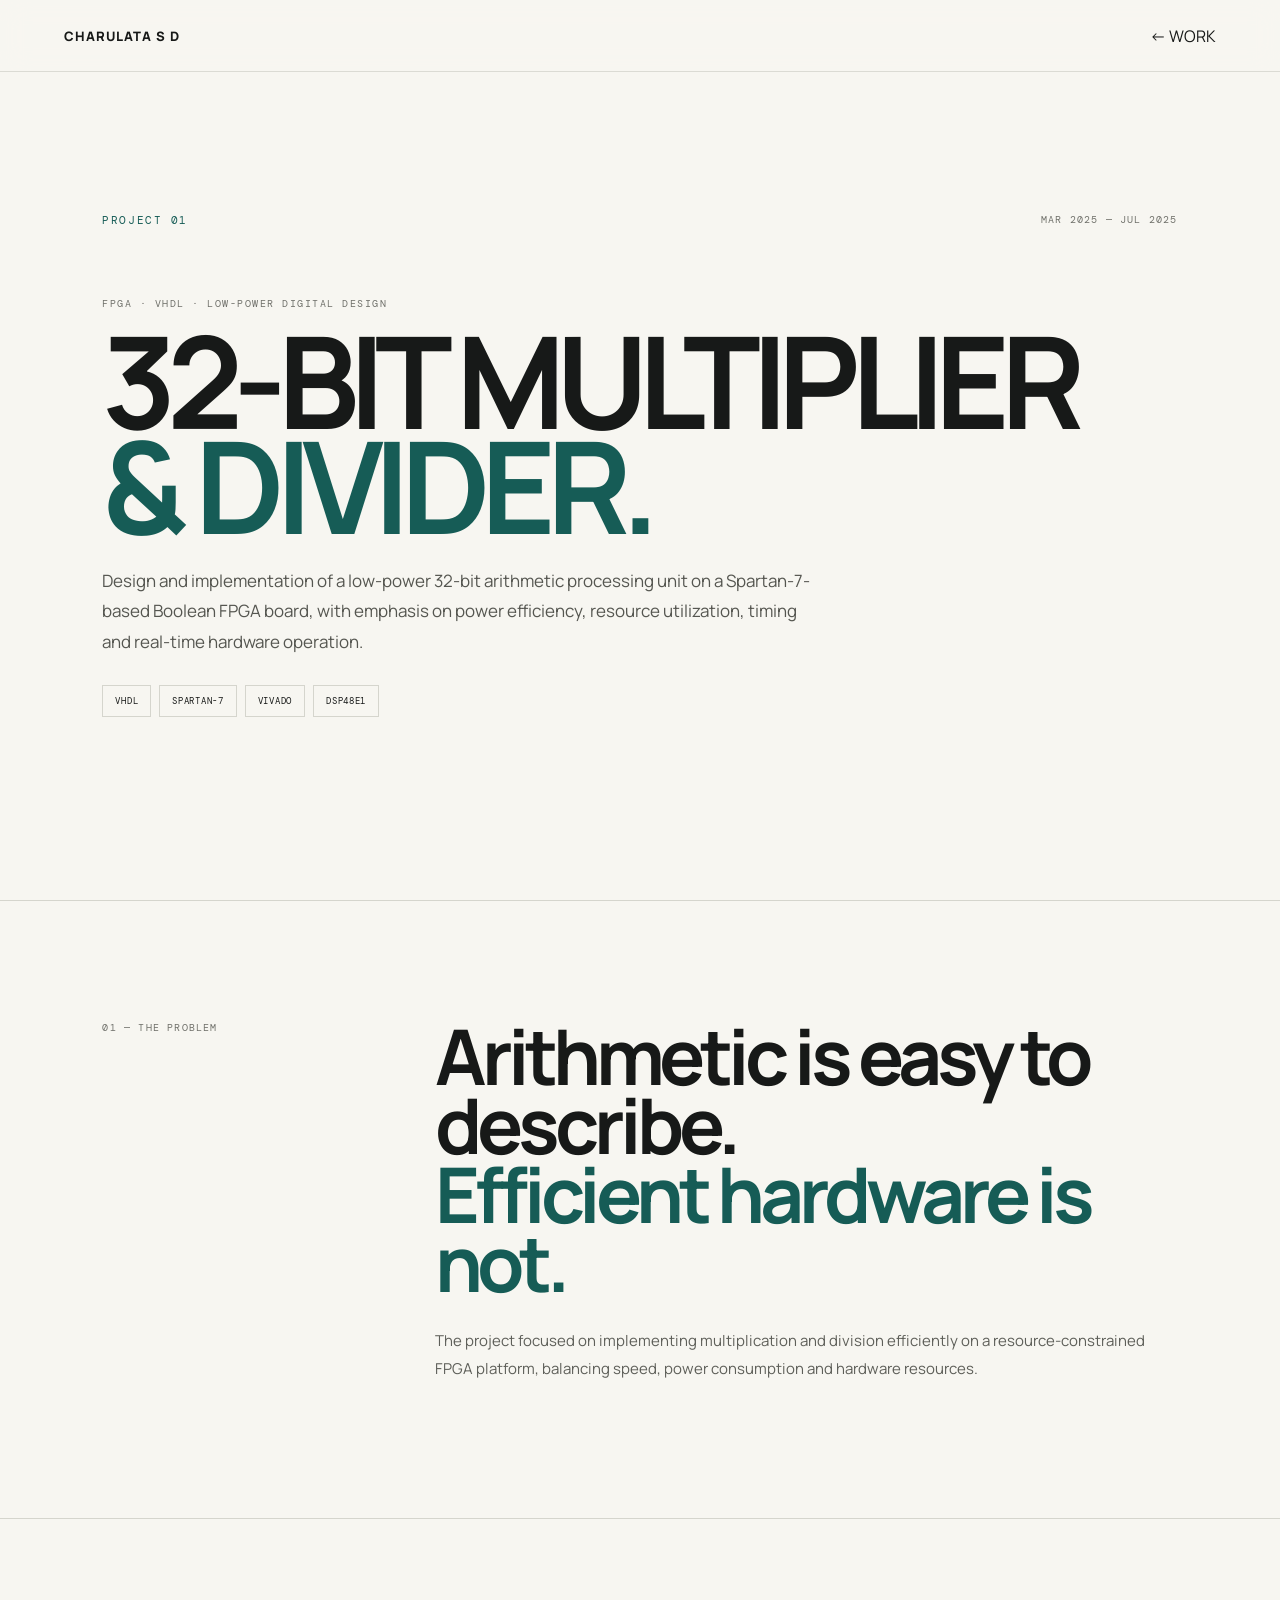
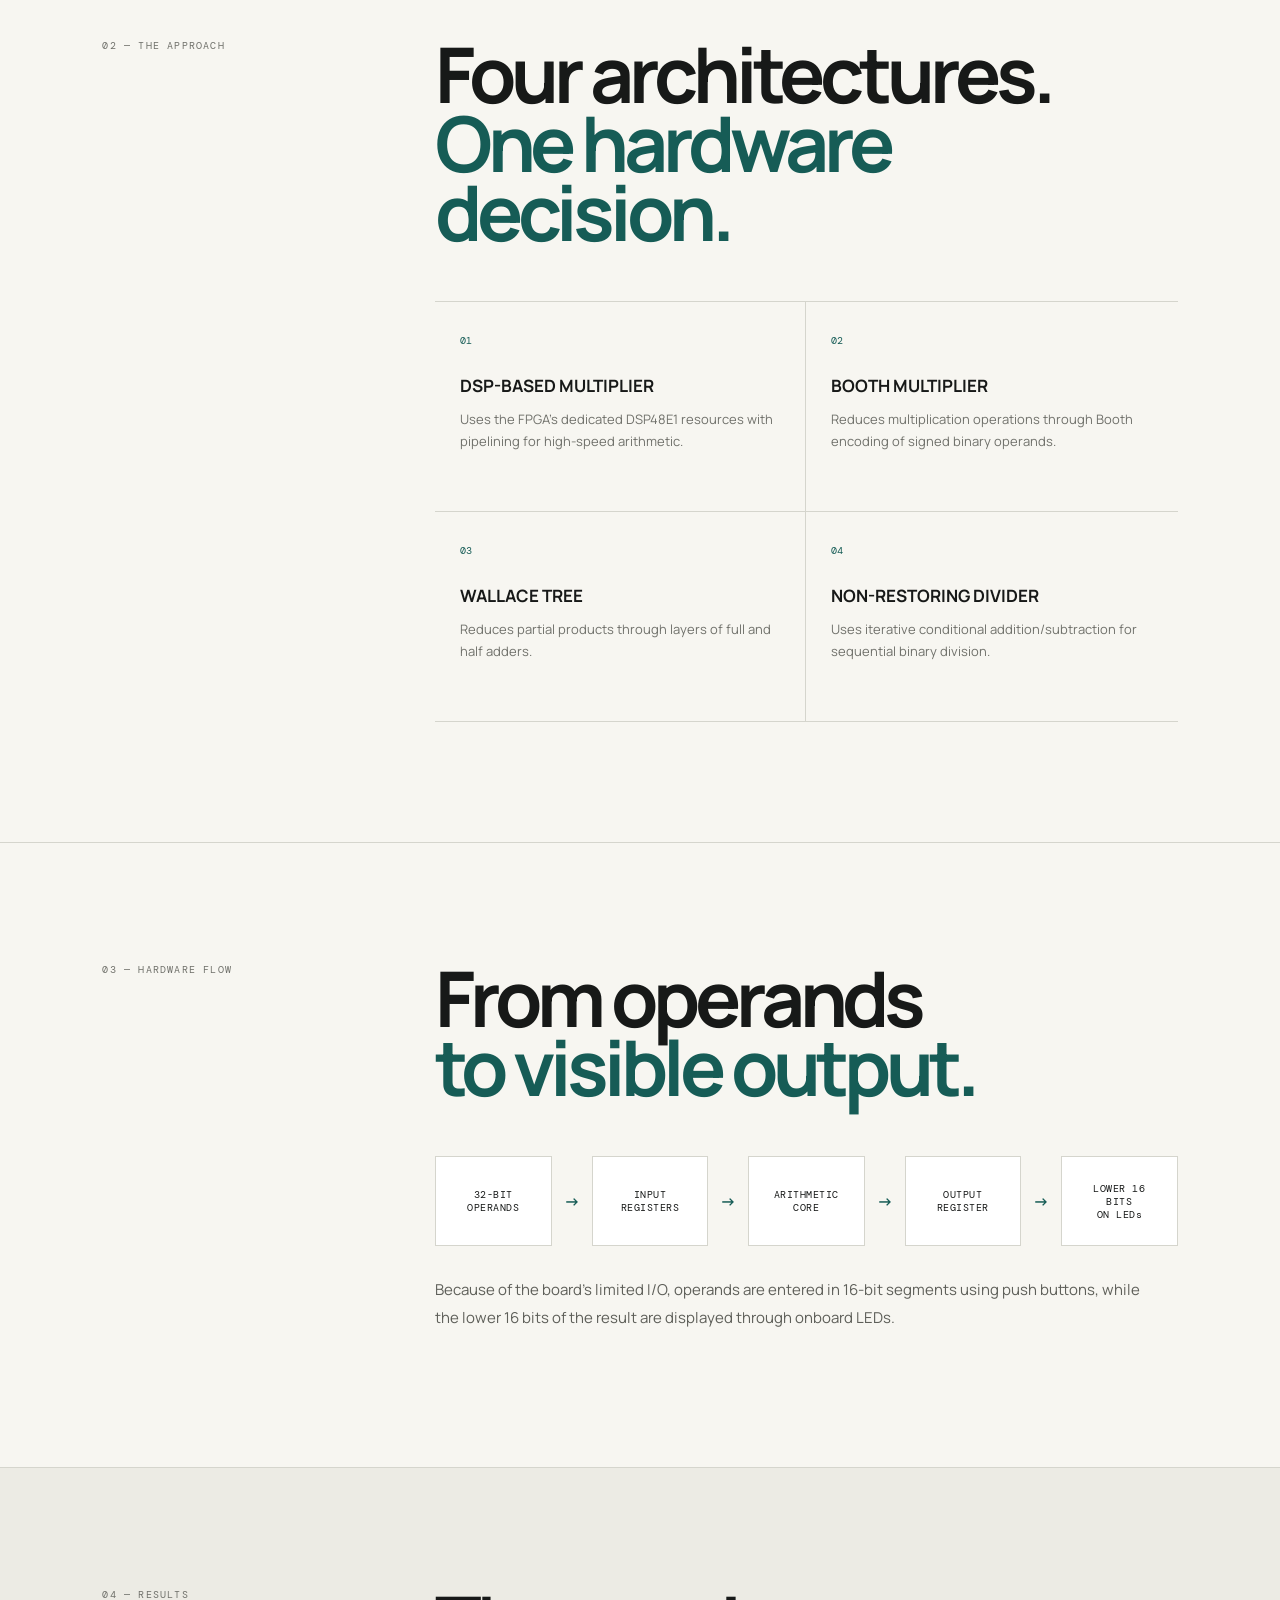
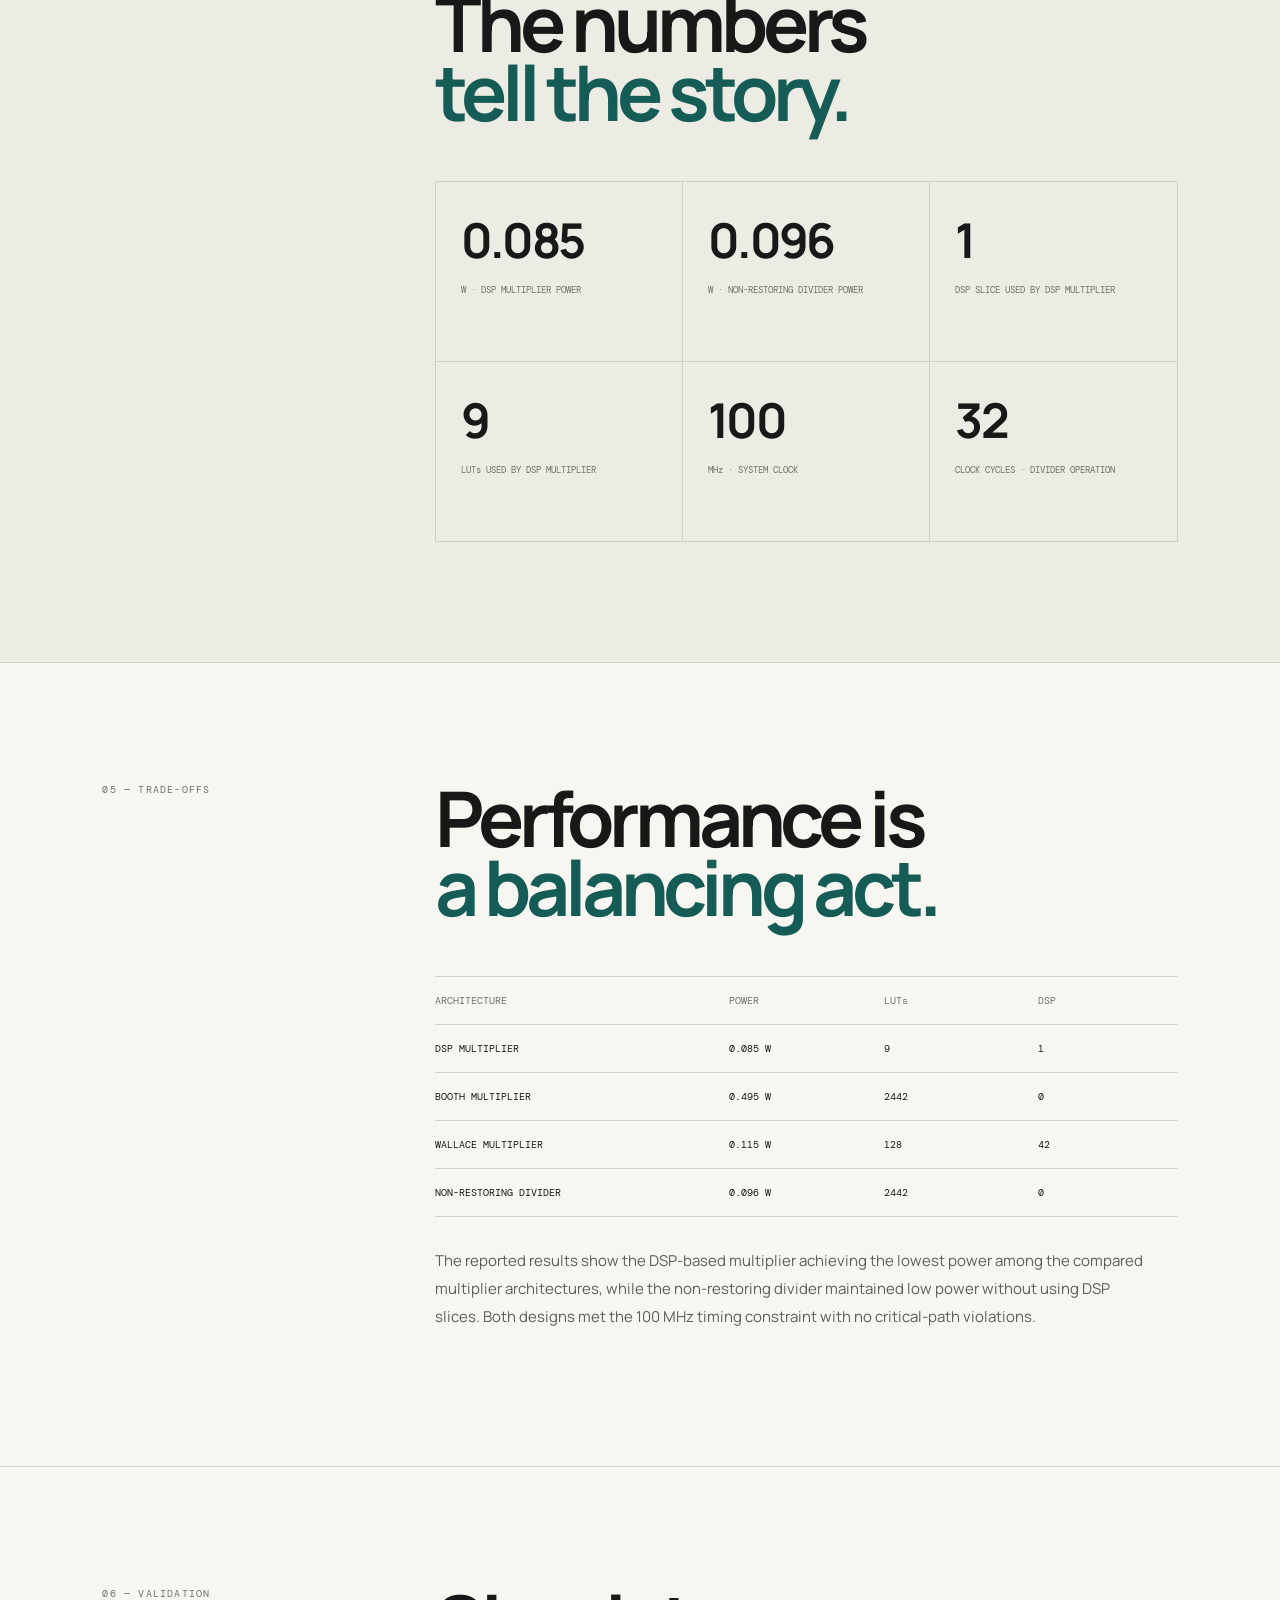
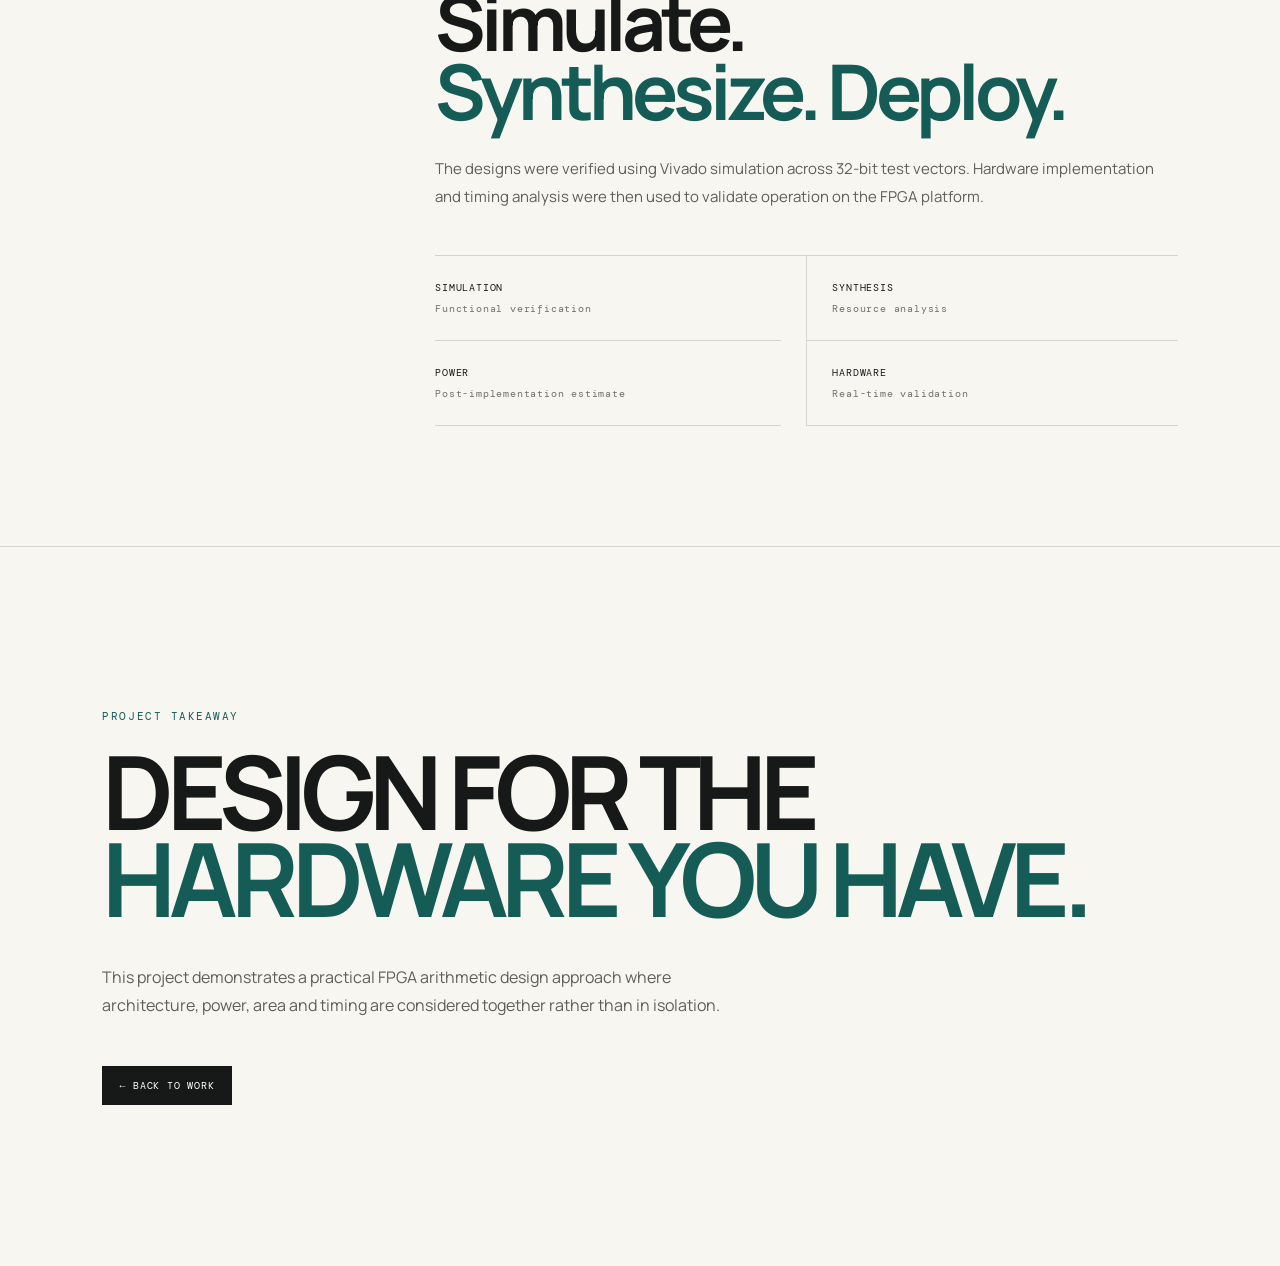
==== project-fpga.html @ 82c2c264 "Add files via upload" ====
<!DOCTYPE html>
<html lang="en">
<head>
  <meta charset="UTF-8">
  <meta name="viewport" content="width=device-width, initial-scale=1.0">
  <meta name="description" content="FPGA 32-bit Multiplier and Divider | Charulata S D">
  <title>FPGA 32-bit Multiplier & Divider | Charulata S D</title>
  <link rel="stylesheet" href="style.css">
  <link rel="stylesheet" href="project.css">
</head>
<body>
  <header class="topbar">
    <a class="brand" href="index.html">CHARULATA S D</a>
    <a class="back-link" href="work.html">← WORK</a>
  </header>

  <main>
    <section class="project-hero">
      <div class="section-top">
        <p class="eyebrow">PROJECT 01</p>
        <p class="section-index">MAR 2025 — JUL 2025</p>
      </div>

      <p class="project-kicker">FPGA · VHDL · LOW-POWER DIGITAL DESIGN</p>
      <h1>32-BIT MULTIPLIER<br><span>&amp; DIVIDER.</span></h1>

      <p class="project-summary">
        Design and implementation of a low-power 32-bit arithmetic processing unit
        on a Spartan-7-based Boolean FPGA board, with emphasis on power efficiency,
        resource utilization, timing and real-time hardware operation.
      </p>

      <div class="tech-row">
        <span>VHDL</span>
        <span>SPARTAN-7</span>
        <span>VIVADO</span>
        <span>DSP48E1</span>
      </div>
    </section>

    <section class="project-section">
      <div class="section-label">01 — THE PROBLEM</div>
      <div class="section-copy">
        <h2>Arithmetic is easy to describe.<br><span>Efficient hardware is not.</span></h2>
        <p>
          The project focused on implementing multiplication and division efficiently
          on a resource-constrained FPGA platform, balancing speed, power consumption
          and hardware resources.
        </p>
      </div>
    </section>

    <section class="project-section split">
      <div class="section-label">02 — THE APPROACH</div>
      <div class="section-copy">
        <h2>Four architectures.<br><span>One hardware decision.</span></h2>

        <div class="architecture-grid">
          <article>
            <span>01</span>
            <h3>DSP-BASED MULTIPLIER</h3>
            <p>Uses the FPGA's dedicated DSP48E1 resources with pipelining for high-speed arithmetic.</p>
          </article>
          <article>
            <span>02</span>
            <h3>BOOTH MULTIPLIER</h3>
            <p>Reduces multiplication operations through Booth encoding of signed binary operands.</p>
          </article>
          <article>
            <span>03</span>
            <h3>WALLACE TREE</h3>
            <p>Reduces partial products through layers of full and half adders.</p>
          </article>
          <article>
            <span>04</span>
            <h3>NON-RESTORING DIVIDER</h3>
            <p>Uses iterative conditional addition/subtraction for sequential binary division.</p>
          </article>
        </div>
      </div>
    </section>

    <section class="project-section">
      <div class="section-label">03 — HARDWARE FLOW</div>
      <div class="section-copy">
        <h2>From operands<br><span>to visible output.</span></h2>

        <div class="flow">
          <div>32-BIT<br>OPERANDS</div>
          <b>→</b>
          <div>INPUT<br>REGISTERS</div>
          <b>→</b>
          <div>ARITHMETIC<br>CORE</div>
          <b>→</b>
          <div>OUTPUT<br>REGISTER</div>
          <b>→</b>
          <div>LOWER 16 BITS<br>ON LEDs</div>
        </div>

        <p>
          Because of the board's limited I/O, operands are entered in 16-bit segments
          using push buttons, while the lower 16 bits of the result are displayed
          through onboard LEDs.
        </p>
      </div>
    </section>

    <section class="project-section metrics-section">
      <div class="section-label">04 — RESULTS</div>
      <div class="section-copy">
        <h2>The numbers<br><span>tell the story.</span></h2>

        <div class="metric-grid">
          <div class="metric">
            <strong>0.085</strong>
            <span>W · DSP MULTIPLIER POWER</span>
          </div>
          <div class="metric">
            <strong>0.096</strong>
            <span>W · NON-RESTORING DIVIDER POWER</span>
          </div>
          <div class="metric">
            <strong>1</strong>
            <span>DSP SLICE USED BY DSP MULTIPLIER</span>
          </div>
          <div class="metric">
            <strong>9</strong>
            <span>LUTs USED BY DSP MULTIPLIER</span>
          </div>
          <div class="metric">
            <strong>100</strong>
            <span>MHz · SYSTEM CLOCK</span>
          </div>
          <div class="metric">
            <strong>32</strong>
            <span>CLOCK CYCLES · DIVIDER OPERATION</span>
          </div>
        </div>
      </div>
    </section>

    <section class="project-section comparison">
      <div class="section-label">05 — TRADE-OFFS</div>
      <div class="section-copy">
        <h2>Performance is<br><span>a balancing act.</span></h2>

        <div class="comparison-table">
          <div class="table-head"><span>ARCHITECTURE</span><span>POWER</span><span>LUTs</span><span>DSP</span></div>
          <div><span>DSP MULTIPLIER</span><span>0.085 W</span><span>9</span><span>1</span></div>
          <div><span>BOOTH MULTIPLIER</span><span>0.495 W</span><span>2442</span><span>0</span></div>
          <div><span>WALLACE MULTIPLIER</span><span>0.115 W</span><span>128</span><span>42</span></div>
          <div><span>NON-RESTORING DIVIDER</span><span>0.096 W</span><span>2442</span><span>0</span></div>
        </div>

        <p>
          The reported results show the DSP-based multiplier achieving the lowest
          power among the compared multiplier architectures, while the non-restoring
          divider maintained low power without using DSP slices. Both designs met
          the 100 MHz timing constraint with no critical-path violations.
        </p>
      </div>
    </section>

    <section class="project-section validation">
      <div class="section-label">06 — VALIDATION</div>
      <div class="section-copy">
        <h2>Simulate.<br><span>Synthesize. Deploy.</span></h2>
        <p>
          The designs were verified using Vivado simulation across 32-bit test vectors.
          Hardware implementation and timing analysis were then used to validate
          operation on the FPGA platform.
        </p>

        <div class="validation-grid">
          <div>SIMULATION<br><span>Functional verification</span></div>
          <div>SYNTHESIS<br><span>Resource analysis</span></div>
          <div>POWER<br><span>Post-implementation estimate</span></div>
          <div>HARDWARE<br><span>Real-time validation</span></div>
        </div>
      </div>
    </section>

    <section class="project-end">
      <p class="eyebrow">PROJECT TAKEAWAY</p>
      <h2>DESIGN FOR THE<br><span>HARDWARE YOU HAVE.</span></h2>
      <p>
        This project demonstrates a practical FPGA arithmetic design approach where
        architecture, power, area and timing are considered together rather than in isolation.
      </p>
      <a href="work.html" class="back-button">← BACK TO WORK</a>
    </section>
  </main>
</body>
</html>
---- style.css ----
@import url('https://fonts.googleapis.com/css2?family=DM+Mono:wght@400;500&family=Manrope:wght@400;500;600;700;800&display=swap');

:root {
  --paper: #f7f6f1;
  --paper-dark: #ecebe4;
  --ink: #171918;
  --muted: #70716b;
  --line: #d5d5cd;
  --accent: #165c56;
  --white: #ffffff;
}

* { box-sizing: border-box; }

html { scroll-behavior: smooth; }

body {
  margin: 0;
  background: var(--paper);
  color: var(--ink);
  font-family: "Manrope", Arial, sans-serif;
}

body, a, button { cursor: default; }

a {
  color: inherit;
  text-decoration: none;
}

button {
  font: inherit;
}

.topbar {
  position: fixed;
  z-index: 100;
  top: 0;
  left: 0;
  right: 0;
  height: 72px;
  padding: 0 5vw;
  display: flex;
  align-items: center;
  justify-content: space-between;
  border-bottom: 1px solid rgba(213,213,205,.8);
  background: rgba(247,246,241,.88);
  backdrop-filter: blur(14px);
}

.brand {
  font-size: 13px;
  font-weight: 800;
  letter-spacing: .08em;
}

.navigation {
  display: flex;
  gap: 28px;
  font: 10px "DM Mono", monospace;
  letter-spacing: .1em;
}

.navigation a {
  position: relative;
  padding: 8px 0;
}

.navigation a::after {
  content: "";
  position: absolute;
  left: 0;
  right: 100%;
  bottom: 3px;
  height: 1px;
  background: var(--accent);
  transition: right .3s ease;
}

.navigation a:hover::after { right: 0; }

.menu-button { display: none; background: none; border: 0; }

.hero {
  min-height: 100vh;
  position: relative;
  overflow: hidden;
  padding: 120px 8vw 50px;
  display: flex;
  flex-direction: column;
  justify-content: center;
}

.hero::before {
  content: "";
  position: absolute;
  inset: 0;
  opacity: .38;
  background-image:
    linear-gradient(to right, transparent 49.8%, var(--line) 50%, transparent 50.2%),
    linear-gradient(to bottom, transparent 49.8%, var(--line) 50%, transparent 50.2%);
  background-size: 180px 180px;
  pointer-events: none;
}

.hero-meta, .section-top {
  display: flex;
  justify-content: space-between;
  gap: 20px;
  font: 10px "DM Mono", monospace;
  letter-spacing: .12em;
  color: var(--muted);
}

.hero-meta {
  position: absolute;
  top: 105px;
  left: 8vw;
  right: 8vw;
}

.hero-content {
  position: relative;
  z-index: 2;
  max-width: 1000px;
}

.eyebrow {
  margin: 0;
  font: 11px "DM Mono", monospace;
  letter-spacing: .14em;
  color: var(--accent);
}

h1 {
  max-width: 1050px;
  margin: 25px 0 24px;
  font-size: clamp(3.2rem, 7.2vw, 8.2rem);
  line-height: .9;
  letter-spacing: -.07em;
}

h1 span {
  display: block;
  color: var(--accent);
}

.role {
  font: 11px "DM Mono", monospace;
  letter-spacing: .15em;
  color: var(--muted);
}

.intro {
  max-width: 600px;
  margin: 25px 0 0;
  font-size: 16px;
  line-height: 1.8;
  color: #555650;
}

.hero-links {
  display: flex;
  gap: 26px;
  align-items: center;
  margin-top: 34px;
  font: 11px "DM Mono", monospace;
  letter-spacing: .08em;
}

.hero-links a {
  border-bottom: 1px solid var(--ink);
  padding-bottom: 6px;
}

.hero-links .primary-link {
  padding: 13px 17px;
  color: var(--white);
  background: var(--ink);
  border: 1px solid var(--ink);
}

.hero-links .primary-link span { margin-left: 18px; }

.system-art {
  position: absolute;
  z-index: 1;
  right: -2vw;
  top: 20vh;
  width: 38vw;
  height: 38vw;
  min-width: 360px;
  min-height: 360px;
  opacity: .82;
}

.orbit {
  position: absolute;
  inset: 10%;
  border: 1px solid var(--line);
  border-radius: 50%;
}

.orbit-two {
  inset: 22%;
  border-style: dashed;
  animation: spin 30s linear infinite;
}

.core {
  position: absolute;
  inset: 39%;
  display: grid;
  place-items: center;
  border: 1px solid var(--accent);
  background: var(--paper);
  border-radius: 50%;
  font: 10px "DM Mono", monospace;
  color: var(--accent);
}

.node {
  position: absolute;
  padding: 9px 11px;
  border: 1px solid var(--line);
  background: var(--paper);
  font: 10px "DM Mono", monospace;
}

.node-a { left: 12%; top: 35%; }
.node-b { right: 7%; top: 23%; }
.node-c { right: 13%; bottom: 22%; }
.node-d { left: 22%; bottom: 11%; }

.trace {
  position: absolute;
  height: 1px;
  background: var(--accent);
  transform-origin: left center;
  opacity: .45;
}

.trace-a { width: 27%; left: 27%; top: 42%; transform: rotate(5deg); }
.trace-b { width: 28%; right: 24%; top: 34%; transform: rotate(148deg); }
.trace-c { width: 31%; left: 34%; bottom: 29%; transform: rotate(-20deg); }

.scroll-note {
  position: absolute;
  bottom: 32px;
  left: 8vw;
  font: 9px "DM Mono", monospace;
  letter-spacing: .15em;
  color: var(--muted);
}

.explore, .module-preview, .contact {
  padding: 115px 8vw;
  border-top: 1px solid var(--line);
}

.explore {
  min-height: 100vh;
  display: flex;
  flex-direction: column;
  justify-content: center;
}

.section-index {
  margin: 0;
  font: 10px "DM Mono", monospace;
  color: var(--muted);
}

h2 {
  margin: 25px 0 55px;
  font-size: clamp(3rem, 6vw, 6.5rem);
  line-height: .92;
  letter-spacing: -.065em;
}

h2 span { color: var(--accent); }

.choice-grid {
  display: grid;
  grid-template-columns: 1fr 1fr;
  border-top: 1px solid var(--line);
}

.choice {
  min-height: 190px;
  padding: 28px;
  border-right: 1px solid var(--line);
  border-bottom: 1px solid var(--line);
  display: grid;
  grid-template-columns: 50px 1fr 30px;
  gap: 18px;
  align-items: start;
  transition: background .25s ease, transform .25s ease;
}

.choice:nth-child(even) { border-right: 0; }

.choice:hover {
  background: var(--ink);
  color: var(--white);
  transform: translateY(-3px);
}

.choice-number {
  font: 10px "DM Mono", monospace;
  color: var(--muted);
}

.choice h3 {
  margin: 0 0 12px;
  font-size: 28px;
  letter-spacing: -.04em;
}

.choice p {
  margin: 0;
  max-width: 300px;
  color: var(--muted);
  font-size: 13px;
}

.choice:hover p, .choice:hover .choice-number { color: #bfc4bd; }

.arrow { font-size: 20px; }

.module-preview {
  min-height: 80vh;
}

.module-preview.tinted { background: var(--paper-dark); }

.module-note {
  max-width: 560px;
  color: var(--muted);
  font-size: 16px;
}

.experience-preview {
  margin-top: 30px;
  max-width: 700px;
  border-left: 2px solid var(--accent);
  padding: 22px 25px;
  background: rgba(255,255,255,.35);
}

.experience-preview strong {
  font: 13px "DM Mono", monospace;
  letter-spacing: .1em;
}

.experience-preview p {
  color: var(--muted);
}

.skill-cloud {
  display: flex;
  flex-wrap: wrap;
  gap: 9px;
  max-width: 900px;
}

.skill-cloud span {
  padding: 13px 16px;
  border: 1px solid var(--line);
  font: 11px "DM Mono", monospace;
}

.contact {
  min-height: 75vh;
  display: flex;
  flex-direction: column;
  justify-content: center;
}

.contact h2 { margin-bottom: 30px; }

.contact-links {
  display: flex;
  gap: 28px;
  flex-wrap: wrap;
  font: 11px "DM Mono", monospace;
  letter-spacing: .08em;
}

.contact-links a {
  border-bottom: 1px solid var(--ink);
  padding-bottom: 6px;
}

footer {
  padding: 24px 8vw;
  border-top: 1px solid var(--line);
  display: flex;
  justify-content: space-between;
  font: 9px "DM Mono", monospace;
  letter-spacing: .1em;
  color: var(--muted);
}

@keyframes spin {
  to { transform: rotate(360deg); }
}

@media (max-width: 850px) {
  .navigation { display: none; }
  .menu-button { display: block; font: 10px "DM Mono", monospace; }
  .hero { padding-left: 6vw; padding-right: 6vw; }
  .hero-meta { left: 6vw; right: 6vw; }
  .system-art { right: -18vw; opacity: .32; }
  .explore, .module-preview, .contact { padding-left: 6vw; padding-right: 6vw; }
  .choice { grid-template-columns: 35px 1fr 25px; }
}

@media (max-width: 600px) {
  .hero { padding-top: 130px; }
  .hero-meta { top: 95px; }
  .hero-meta span:last-child { display: none; }
  h1 { font-size: 3.45rem; }
  .intro { font-size: 14px; }
  .choice-grid { grid-template-columns: 1fr; }
  .choice, .choice:nth-child(even) { border-right: 0; }
  .choice { min-height: 150px; }
  .system-art { width: 420px; height: 420px; top: 38vh; right: -45vw; }
  footer { display: block; }
  footer span { display: block; margin: 6px 0; }
}
---- project.css ----
body { background: #f7f6f1; }

.project-hero {
  min-height: 100vh;
  padding: 120px 8vw 90px;
  display: flex;
  flex-direction: column;
  justify-content: center;
}

.project-kicker {
  margin: 70px 0 18px;
  font: 10px "DM Mono", monospace;
  letter-spacing: .15em;
  color: #70716b;
}

.project-hero h1 {
  margin: 0 0 28px;
  max-width: 1100px;
  font-size: clamp(4rem, 10vw, 10rem);
  line-height: .82;
  letter-spacing: -.075em;
}

.project-hero h1 span,
.project-section h2 span,
.project-end h2 span { color: #165c56; }

.project-summary {
  max-width: 720px;
  margin: 0 0 28px;
  color: #555650;
  font-size: 17px;
  line-height: 1.8;
}

.tech-row {
  display: flex;
  flex-wrap: wrap;
  gap: 8px;
}

.tech-row span {
  padding: 9px 12px;
  border: 1px solid #d5d5cd;
  font: 9px "DM Mono", monospace;
  letter-spacing: .08em;
}

.project-section {
  padding: 120px 8vw;
  border-top: 1px solid #d5d5cd;
  display: grid;
  grid-template-columns: minmax(130px, 25%) 1fr;
  gap: 5vw;
}

.section-label {
  font: 10px "DM Mono", monospace;
  letter-spacing: .12em;
  color: #70716b;
}

.section-copy { max-width: 950px; }

.project-section h2 {
  margin: 0 0 30px;
  font-size: clamp(2.8rem, 6vw, 6rem);
  line-height: .9;
  letter-spacing: -.065em;
}

.section-copy > p {
  max-width: 720px;
  color: #5e5f59;
  font-size: 15px;
  line-height: 1.85;
}

.architecture-grid {
  display: grid;
  grid-template-columns: 1fr 1fr;
  border-top: 1px solid #d5d5cd;
  margin-top: 55px;
}

.architecture-grid article {
  min-height: 210px;
  padding: 25px;
  border-right: 1px solid #d5d5cd;
  border-bottom: 1px solid #d5d5cd;
}

.architecture-grid article:nth-child(even) { border-right: 0; }

.architecture-grid span {
  font: 10px "DM Mono", monospace;
  color: #165c56;
}

.architecture-grid h3 {
  margin: 25px 0 12px;
  font-size: 17px;
}

.architecture-grid p {
  margin: 0;
  color: #70716b;
  font-size: 13px;
  line-height: 1.65;
}

.flow {
  display: grid;
  grid-template-columns: 1fr auto 1fr auto 1fr auto 1fr auto 1fr;
  align-items: center;
  gap: 12px;
  margin: 55px 0 30px;
}

.flow div {
  min-height: 90px;
  padding: 18px;
  display: grid;
  place-items: center;
  text-align: center;
  border: 1px solid #d5d5cd;
  background: #fff;
  font: 10px "DM Mono", monospace;
  letter-spacing: .05em;
}

.flow b { color: #165c56; }

.metrics-section { background: #ecebe4; }

.metric-grid {
  display: grid;
  grid-template-columns: repeat(3, 1fr);
  border-top: 1px solid #cfcfc6;
  border-left: 1px solid #cfcfc6;
  margin-top: 55px;
}

.metric {
  min-height: 180px;
  padding: 25px;
  border-right: 1px solid #cfcfc6;
  border-bottom: 1px solid #cfcfc6;
}

.metric strong {
  display: block;
  font-size: 48px;
  letter-spacing: -.06em;
}

.metric span {
  display: block;
  margin-top: 12px;
  font: 9px "DM Mono", monospace;
  color: #70716b;
  line-height: 1.5;
}

.comparison-table {
  margin: 55px 0 30px;
  border-top: 1px solid #d5d5cd;
  font: 10px "DM Mono", monospace;
}

.comparison-table > div {
  display: grid;
  grid-template-columns: 2fr 1fr 1fr 1fr;
  gap: 15px;
  padding: 17px 0;
  border-bottom: 1px solid #d5d5cd;
}

.table-head { color: #70716b; }

.validation-grid {
  display: grid;
  grid-template-columns: 1fr 1fr;
  margin-top: 45px;
  border-top: 1px solid #d5d5cd;
}

.validation-grid div {
  padding: 25px 0;
  border-bottom: 1px solid #d5d5cd;
  font: 10px "DM Mono", monospace;
  letter-spacing: .08em;
}

.validation-grid div:nth-child(odd) { margin-right: 25px; }
.validation-grid div:nth-child(even) { padding-left: 25px; border-left: 1px solid #d5d5cd; }

.validation-grid span {
  display: block;
  margin-top: 8px;
  color: #70716b;
}

.project-end {
  min-height: 80vh;
  padding: 120px 8vw;
  display: flex;
  flex-direction: column;
  justify-content: center;
  border-top: 1px solid #d5d5cd;
}

.project-end h2 {
  margin: 25px 0;
  font-size: clamp(3.5rem, 8vw, 8rem);
  line-height: .85;
  letter-spacing: -.07em;
}

.project-end p:not(.eyebrow) {
  max-width: 650px;
  color: #5e5f59;
  line-height: 1.8;
}

.back-button {
  width: fit-content;
  margin-top: 30px;
  padding: 13px 17px;
  background: #171918;
  color: #fff;
  font: 10px "DM Mono", monospace;
  letter-spacing: .08em;
}

@media (max-width: 850px) {
  .project-section { grid-template-columns: 1fr; }
  .metric-grid { grid-template-columns: 1fr 1fr; }
  .flow { grid-template-columns: 1fr; }
  .flow b { transform: rotate(90deg); justify-self: center; }
}

@media (max-width: 600px) {
  .project-hero, .project-section, .project-end { padding-left: 6vw; padding-right: 6vw; }
  .architecture-grid, .metric-grid, .validation-grid { grid-template-columns: 1fr; }
  .architecture-grid article, .architecture-grid article:nth-child(even) { border-right: 0; }
  .validation-grid div:nth-child(even) { padding-left: 0; border-left: 0; }
  .comparison-table { overflow-x: auto; }
  .comparison-table > div { min-width: 600px; }
}
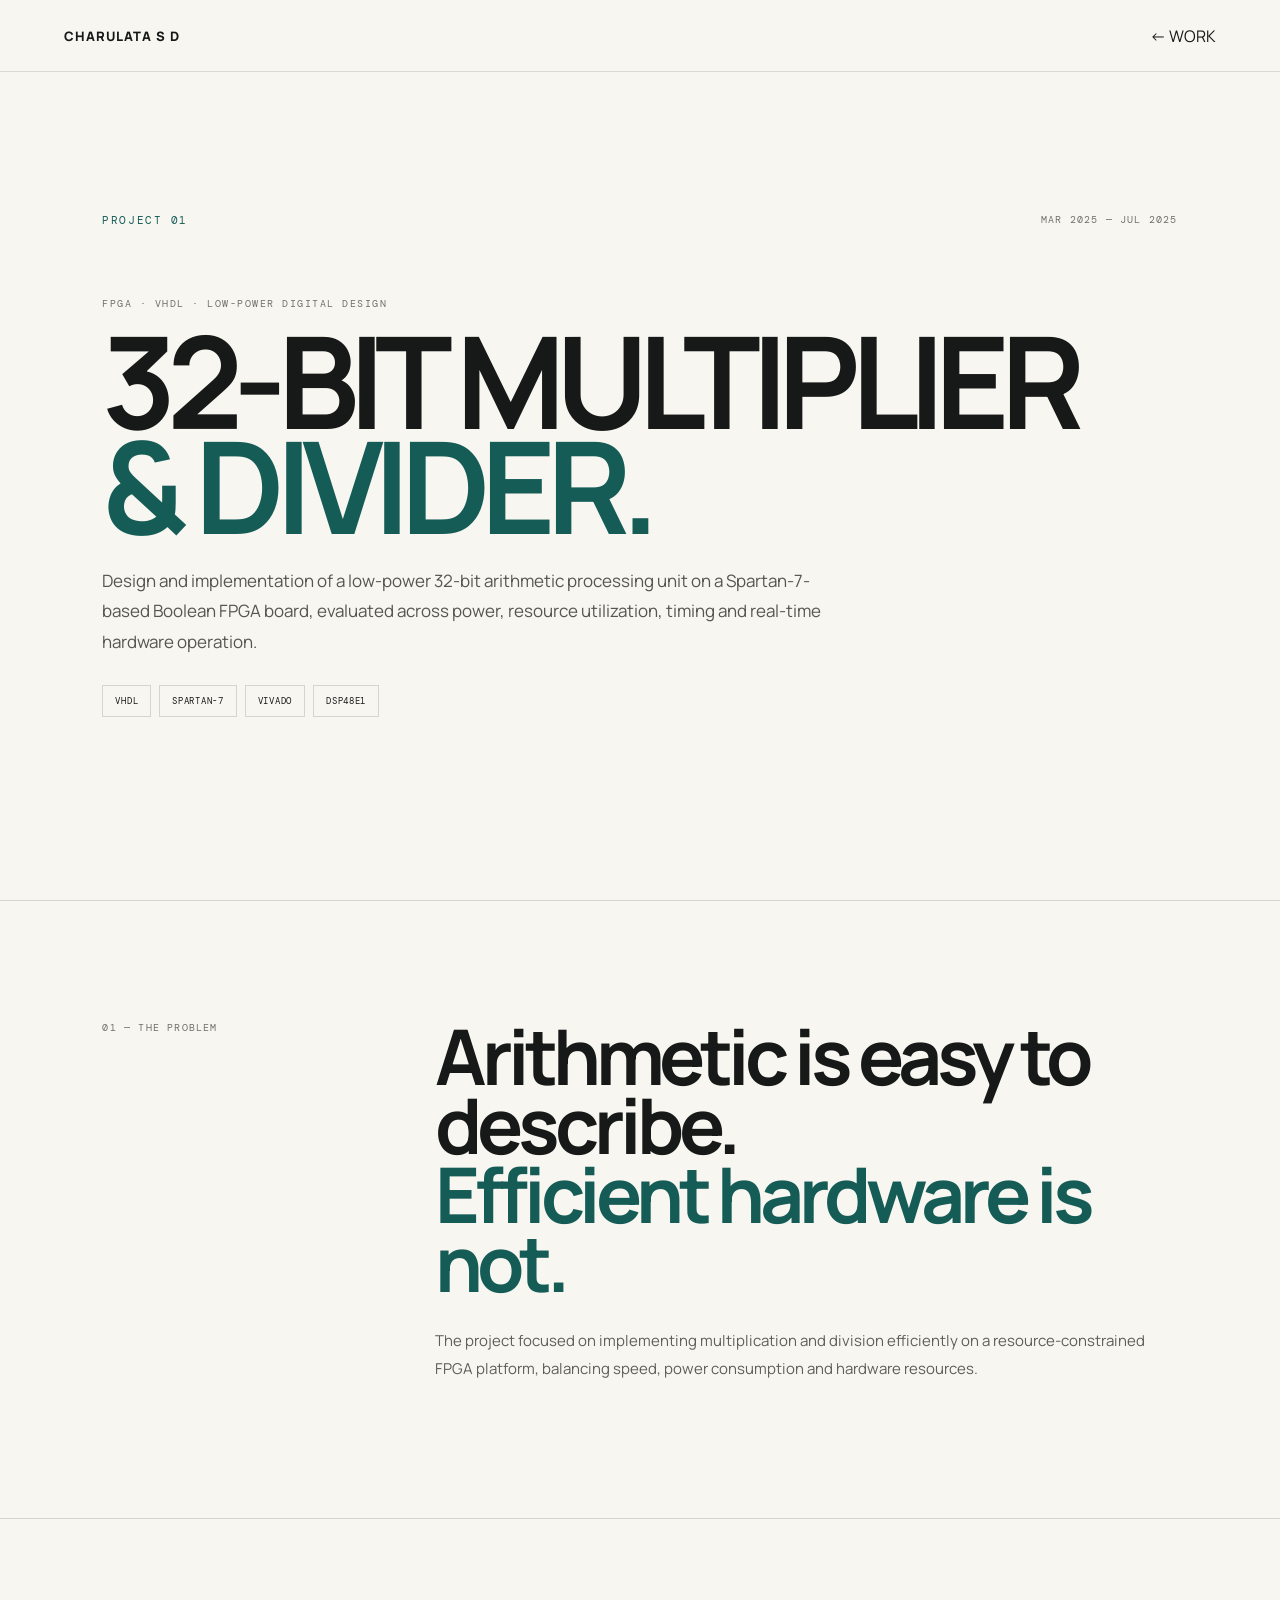
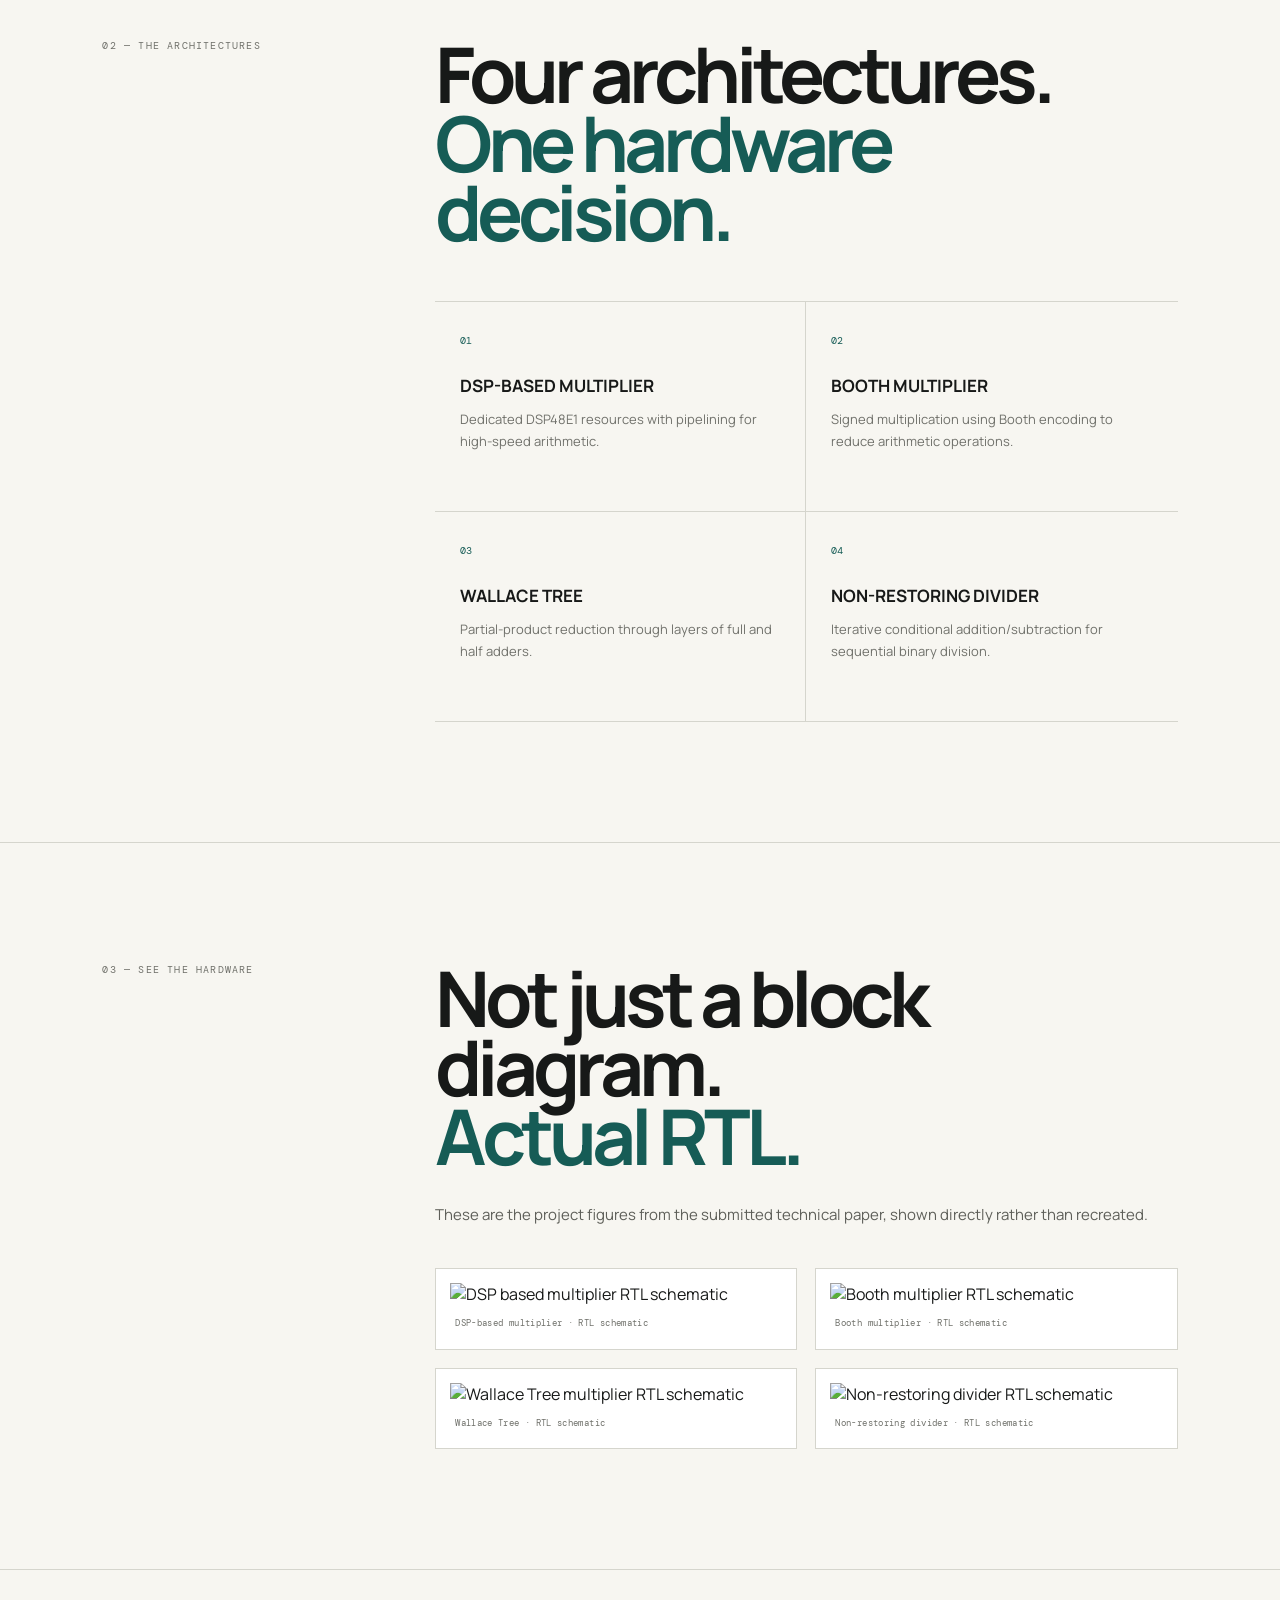
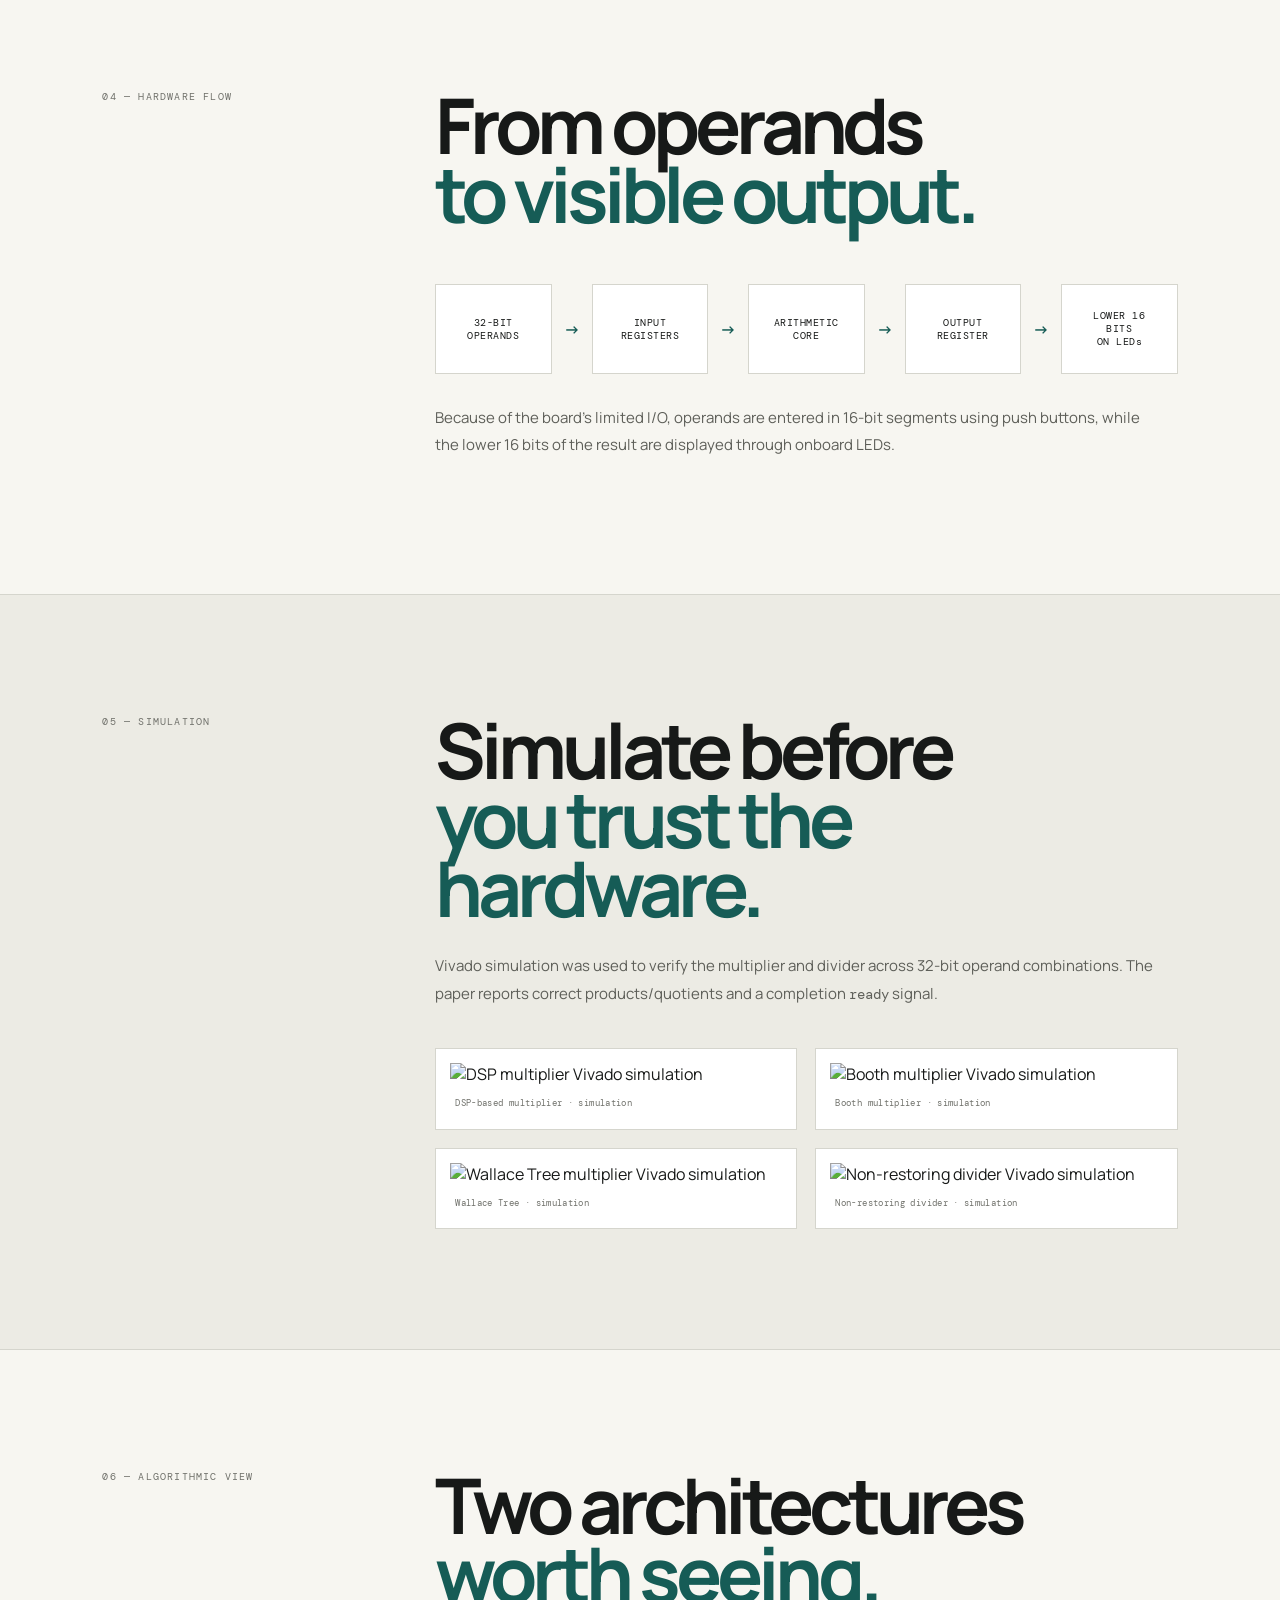
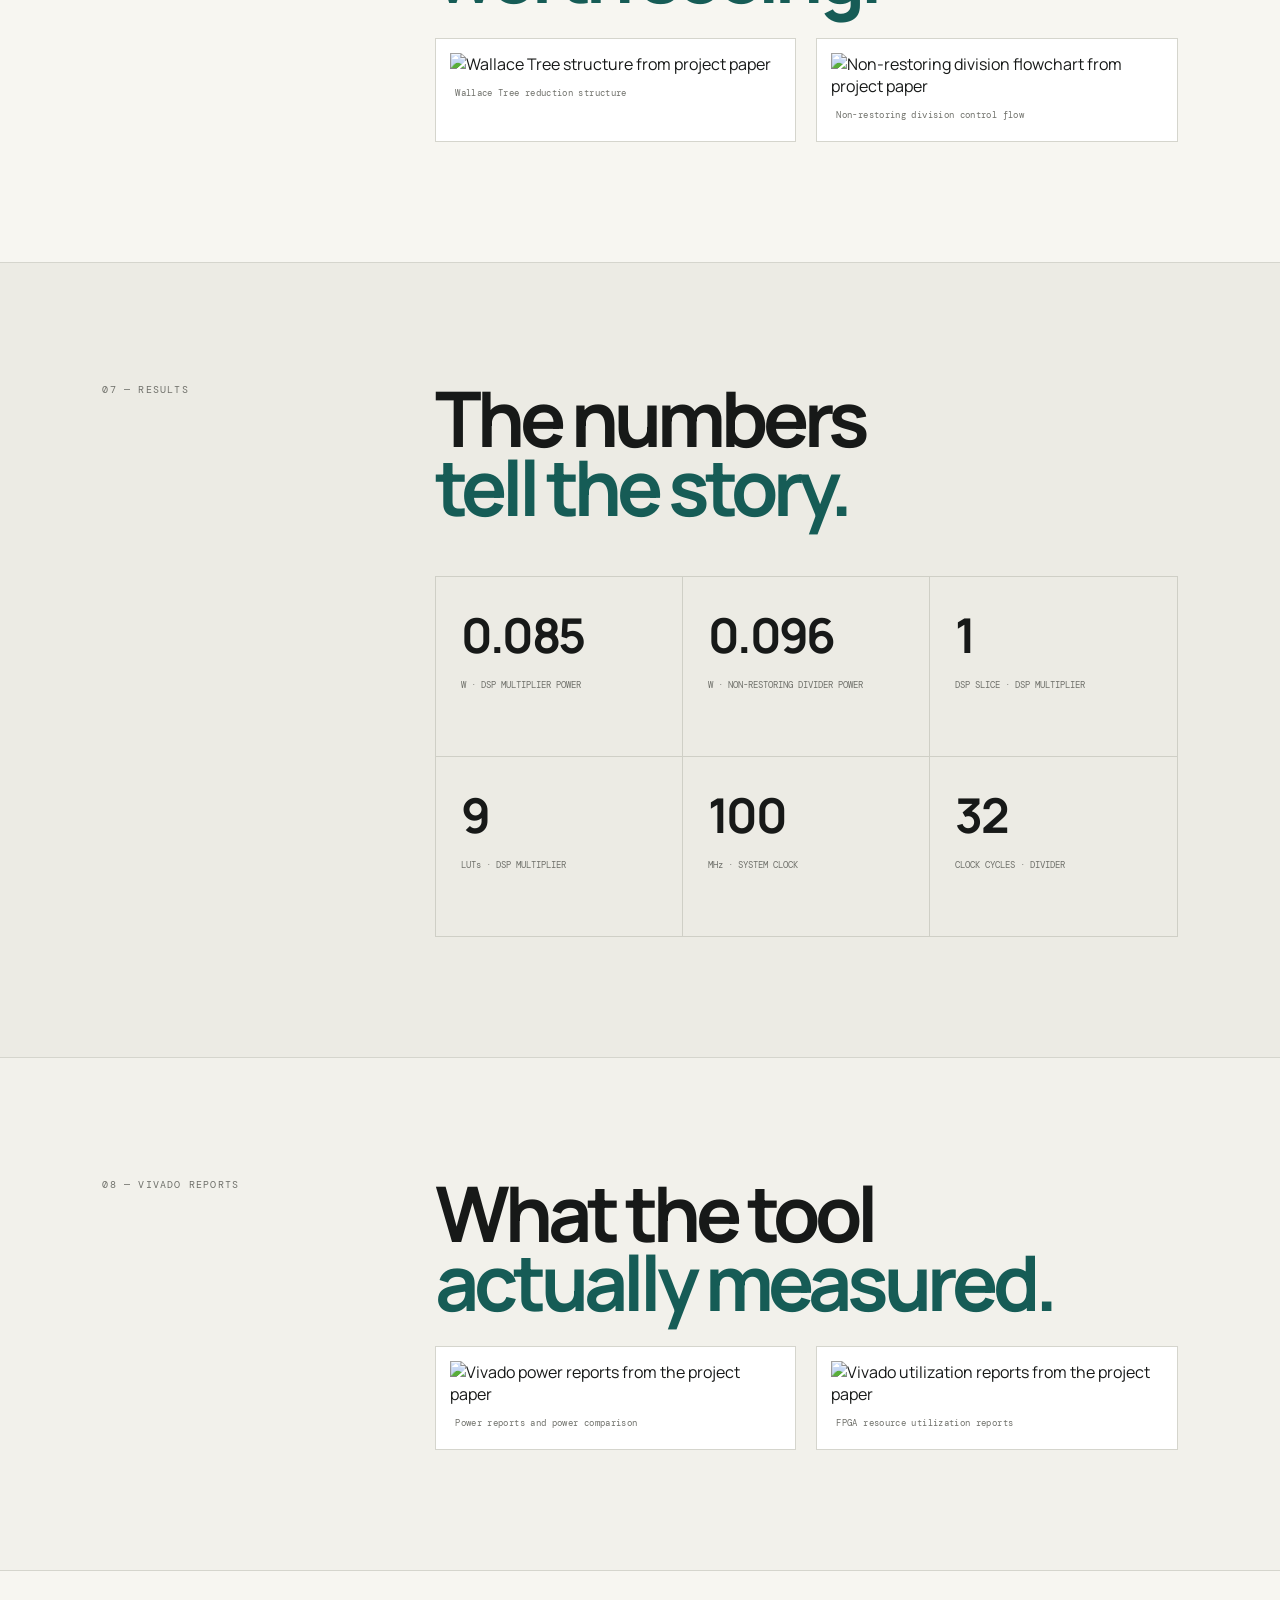
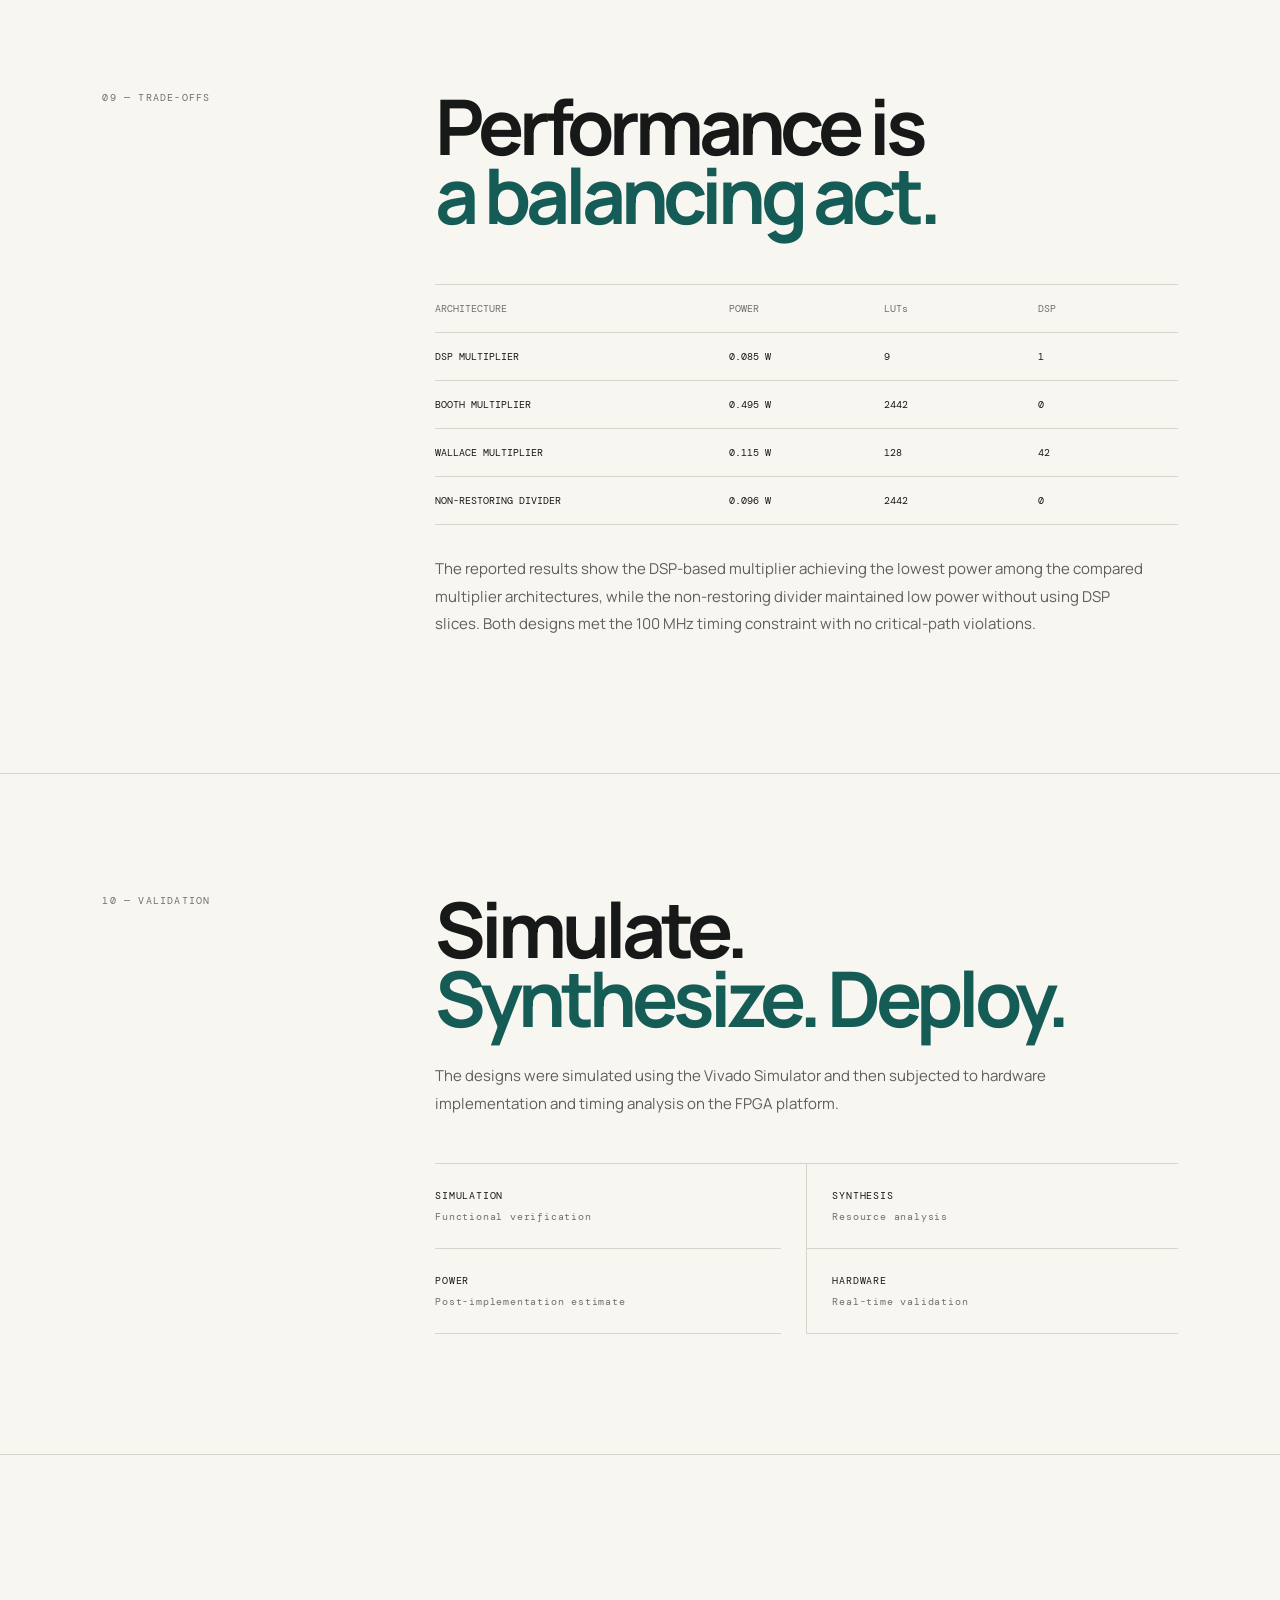
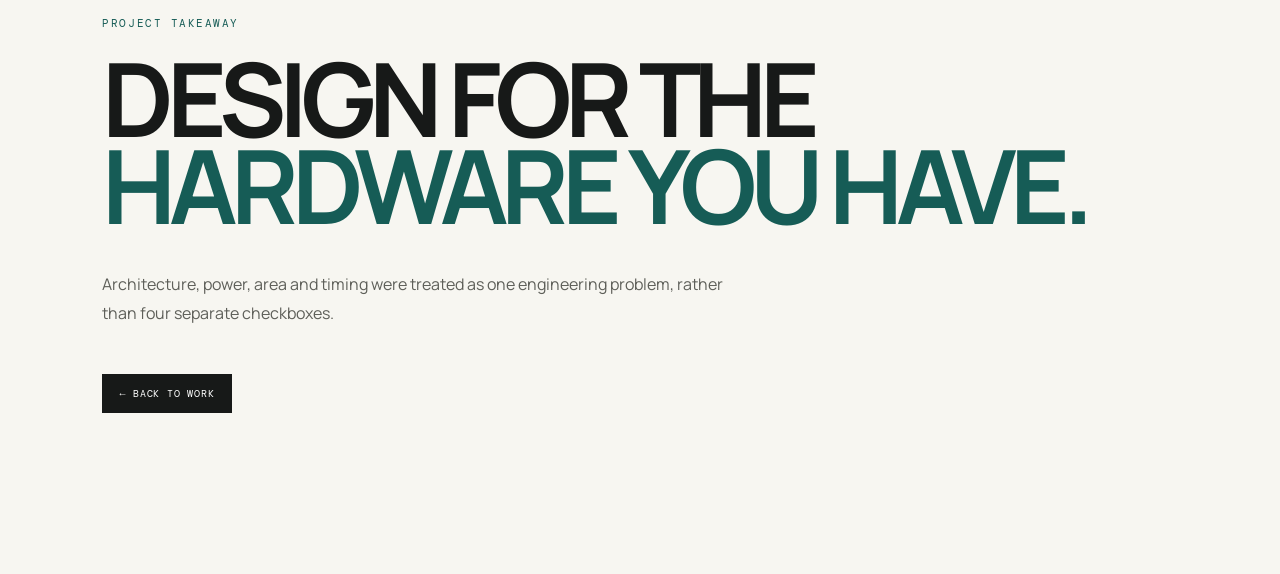
==== commit 576b5588: "Add files via upload" ====
--- a/project-fpga.html
+++ b/project-fpga.html
@@ -20,21 +20,15 @@
         <p class="eyebrow">PROJECT 01</p>
         <p class="section-index">MAR 2025 — JUL 2025</p>
       </div>
-
       <p class="project-kicker">FPGA · VHDL · LOW-POWER DIGITAL DESIGN</p>
       <h1>32-BIT MULTIPLIER<br><span>&amp; DIVIDER.</span></h1>
-
       <p class="project-summary">
         Design and implementation of a low-power 32-bit arithmetic processing unit
-        on a Spartan-7-based Boolean FPGA board, with emphasis on power efficiency,
-        resource utilization, timing and real-time hardware operation.
+        on a Spartan-7-based Boolean FPGA board, evaluated across power, resource
+        utilization, timing and real-time hardware operation.
       </p>
-
       <div class="tech-row">
-        <span>VHDL</span>
-        <span>SPARTAN-7</span>
-        <span>VIVADO</span>
-        <span>DSP48E1</span>
+        <span>VHDL</span><span>SPARTAN-7</span><span>VIVADO</span><span>DSP48E1</span>
       </div>
     </section>
 
@@ -50,53 +44,40 @@
       </div>
     </section>
 
-    <section class="project-section split">
-      <div class="section-label">02 — THE APPROACH</div>
+    <section class="project-section">
+      <div class="section-label">02 — THE ARCHITECTURES</div>
       <div class="section-copy">
         <h2>Four architectures.<br><span>One hardware decision.</span></h2>
+        <div class="architecture-grid">
+          <article><span>01</span><h3>DSP-BASED MULTIPLIER</h3><p>Dedicated DSP48E1 resources with pipelining for high-speed arithmetic.</p></article>
+          <article><span>02</span><h3>BOOTH MULTIPLIER</h3><p>Signed multiplication using Booth encoding to reduce arithmetic operations.</p></article>
+          <article><span>03</span><h3>WALLACE TREE</h3><p>Partial-product reduction through layers of full and half adders.</p></article>
+          <article><span>04</span><h3>NON-RESTORING DIVIDER</h3><p>Iterative conditional addition/subtraction for sequential binary division.</p></article>
+        </div>
+      </div>
+    </section>
 
-        <div class="architecture-grid">
-          <article>
-            <span>01</span>
-            <h3>DSP-BASED MULTIPLIER</h3>
-            <p>Uses the FPGA's dedicated DSP48E1 resources with pipelining for high-speed arithmetic.</p>
-          </article>
-          <article>
-            <span>02</span>
-            <h3>BOOTH MULTIPLIER</h3>
-            <p>Reduces multiplication operations through Booth encoding of signed binary operands.</p>
-          </article>
-          <article>
-            <span>03</span>
-            <h3>WALLACE TREE</h3>
-            <p>Reduces partial products through layers of full and half adders.</p>
-          </article>
-          <article>
-            <span>04</span>
-            <h3>NON-RESTORING DIVIDER</h3>
-            <p>Uses iterative conditional addition/subtraction for sequential binary division.</p>
-          </article>
+    <section class="visual-section">
+      <div class="section-label">03 — SEE THE HARDWARE</div>
+      <div class="visual-copy">
+        <h2>Not just a block diagram.<br><span>Actual RTL.</span></h2>
+        <p class="visual-note">These are the project figures from the submitted technical paper, shown directly rather than recreated.</p>
+        <div class="visual-grid four">
+          <figure><img src="assets/dsp-rtl.png" alt="DSP based multiplier RTL schematic"><figcaption>DSP-based multiplier · RTL schematic</figcaption></figure>
+          <figure><img src="assets/booth-rtl.png" alt="Booth multiplier RTL schematic"><figcaption>Booth multiplier · RTL schematic</figcaption></figure>
+          <figure><img src="assets/wallace-rtl.png" alt="Wallace Tree multiplier RTL schematic"><figcaption>Wallace Tree · RTL schematic</figcaption></figure>
+          <figure><img src="assets/divider-rtl.png" alt="Non-restoring divider RTL schematic"><figcaption>Non-restoring divider · RTL schematic</figcaption></figure>
         </div>
       </div>
     </section>
 
     <section class="project-section">
-      <div class="section-label">03 — HARDWARE FLOW</div>
+      <div class="section-label">04 — HARDWARE FLOW</div>
       <div class="section-copy">
         <h2>From operands<br><span>to visible output.</span></h2>
-
         <div class="flow">
-          <div>32-BIT<br>OPERANDS</div>
-          <b>→</b>
-          <div>INPUT<br>REGISTERS</div>
-          <b>→</b>
-          <div>ARITHMETIC<br>CORE</div>
-          <b>→</b>
-          <div>OUTPUT<br>REGISTER</div>
-          <b>→</b>
-          <div>LOWER 16 BITS<br>ON LEDs</div>
+          <div>32-BIT<br>OPERANDS</div><b>→</b><div>INPUT<br>REGISTERS</div><b>→</b><div>ARITHMETIC<br>CORE</div><b>→</b><div>OUTPUT<br>REGISTER</div><b>→</b><div>LOWER 16 BITS<br>ON LEDs</div>
         </div>
-
         <p>
           Because of the board's limited I/O, operands are entered in 16-bit segments
           using push buttons, while the lower 16 bits of the result are displayed
@@ -105,45 +86,65 @@
       </div>
     </section>
 
+    <section class="visual-section tinted-visual">
+      <div class="section-label">05 — SIMULATION</div>
+      <div class="visual-copy">
+        <h2>Simulate before<br><span>you trust the hardware.</span></h2>
+        <p class="visual-note">
+          Vivado simulation was used to verify the multiplier and divider across 32-bit
+          operand combinations. The paper reports correct products/quotients and a
+          completion <code>ready</code> signal.
+        </p>
+        <div class="visual-grid four">
+          <figure><img src="assets/dsp-sim.png" alt="DSP multiplier Vivado simulation"><figcaption>DSP-based multiplier · simulation</figcaption></figure>
+          <figure><img src="assets/booth-sim.png" alt="Booth multiplier Vivado simulation"><figcaption>Booth multiplier · simulation</figcaption></figure>
+          <figure><img src="assets/wallace-sim.png" alt="Wallace Tree multiplier Vivado simulation"><figcaption>Wallace Tree · simulation</figcaption></figure>
+          <figure><img src="assets/divider-sim.png" alt="Non-restoring divider Vivado simulation"><figcaption>Non-restoring divider · simulation</figcaption></figure>
+        </div>
+      </div>
+    </section>
+
+    <section class="visual-section">
+      <div class="section-label">06 — ALGORITHMIC VIEW</div>
+      <div class="visual-copy">
+        <h2>Two architectures<br><span>worth seeing.</span></h2>
+        <div class="algorithm-grid">
+          <figure><img src="assets/wallace-structure.png" alt="Wallace Tree structure from project paper"><figcaption>Wallace Tree reduction structure</figcaption></figure>
+          <figure><img src="assets/divider-flow.png" alt="Non-restoring division flowchart from project paper"><figcaption>Non-restoring division control flow</figcaption></figure>
+        </div>
+      </div>
+    </section>
+
     <section class="project-section metrics-section">
-      <div class="section-label">04 — RESULTS</div>
+      <div class="section-label">07 — RESULTS</div>
       <div class="section-copy">
         <h2>The numbers<br><span>tell the story.</span></h2>
+        <div class="metric-grid">
+          <div class="metric"><strong>0.085</strong><span>W · DSP MULTIPLIER POWER</span></div>
+          <div class="metric"><strong>0.096</strong><span>W · NON-RESTORING DIVIDER POWER</span></div>
+          <div class="metric"><strong>1</strong><span>DSP SLICE · DSP MULTIPLIER</span></div>
+          <div class="metric"><strong>9</strong><span>LUTs · DSP MULTIPLIER</span></div>
+          <div class="metric"><strong>100</strong><span>MHz · SYSTEM CLOCK</span></div>
+          <div class="metric"><strong>32</strong><span>CLOCK CYCLES · DIVIDER</span></div>
+        </div>
+      </div>
+    </section>
 
-        <div class="metric-grid">
-          <div class="metric">
-            <strong>0.085</strong>
-            <span>W · DSP MULTIPLIER POWER</span>
-          </div>
-          <div class="metric">
-            <strong>0.096</strong>
-            <span>W · NON-RESTORING DIVIDER POWER</span>
-          </div>
-          <div class="metric">
-            <strong>1</strong>
-            <span>DSP SLICE USED BY DSP MULTIPLIER</span>
-          </div>
-          <div class="metric">
-            <strong>9</strong>
-            <span>LUTs USED BY DSP MULTIPLIER</span>
-          </div>
-          <div class="metric">
-            <strong>100</strong>
-            <span>MHz · SYSTEM CLOCK</span>
-          </div>
-          <div class="metric">
-            <strong>32</strong>
-            <span>CLOCK CYCLES · DIVIDER OPERATION</span>
-          </div>
+    <section class="visual-section results-visual">
+      <div class="section-label">08 — VIVADO REPORTS</div>
+      <div class="visual-copy">
+        <h2>What the tool<br><span>actually measured.</span></h2>
+        <div class="report-grid">
+          <figure><img src="assets/power-reports.png" alt="Vivado power reports from the project paper"><figcaption>Power reports and power comparison</figcaption></figure>
+          <figure><img src="assets/utilization-reports.png" alt="Vivado utilization reports from the project paper"><figcaption>FPGA resource utilization reports</figcaption></figure>
         </div>
       </div>
     </section>
 
     <section class="project-section comparison">
-      <div class="section-label">05 — TRADE-OFFS</div>
+      <div class="section-label">09 — TRADE-OFFS</div>
       <div class="section-copy">
         <h2>Performance is<br><span>a balancing act.</span></h2>
-
         <div class="comparison-table">
           <div class="table-head"><span>ARCHITECTURE</span><span>POWER</span><span>LUTs</span><span>DSP</span></div>
           <div><span>DSP MULTIPLIER</span><span>0.085 W</span><span>9</span><span>1</span></div>
@@ -151,26 +152,23 @@
           <div><span>WALLACE MULTIPLIER</span><span>0.115 W</span><span>128</span><span>42</span></div>
           <div><span>NON-RESTORING DIVIDER</span><span>0.096 W</span><span>2442</span><span>0</span></div>
         </div>
-
         <p>
-          The reported results show the DSP-based multiplier achieving the lowest
-          power among the compared multiplier architectures, while the non-restoring
-          divider maintained low power without using DSP slices. Both designs met
-          the 100 MHz timing constraint with no critical-path violations.
+          The reported results show the DSP-based multiplier achieving the lowest power
+          among the compared multiplier architectures, while the non-restoring divider
+          maintained low power without using DSP slices. Both designs met the 100 MHz
+          timing constraint with no critical-path violations.
         </p>
       </div>
     </section>
 
     <section class="project-section validation">
-      <div class="section-label">06 — VALIDATION</div>
+      <div class="section-label">10 — VALIDATION</div>
       <div class="section-copy">
         <h2>Simulate.<br><span>Synthesize. Deploy.</span></h2>
         <p>
-          The designs were verified using Vivado simulation across 32-bit test vectors.
-          Hardware implementation and timing analysis were then used to validate
-          operation on the FPGA platform.
+          The designs were simulated using the Vivado Simulator and then subjected to
+          hardware implementation and timing analysis on the FPGA platform.
         </p>
-
         <div class="validation-grid">
           <div>SIMULATION<br><span>Functional verification</span></div>
           <div>SYNTHESIS<br><span>Resource analysis</span></div>
@@ -184,8 +182,8 @@
       <p class="eyebrow">PROJECT TAKEAWAY</p>
       <h2>DESIGN FOR THE<br><span>HARDWARE YOU HAVE.</span></h2>
       <p>
-        This project demonstrates a practical FPGA arithmetic design approach where
-        architecture, power, area and timing are considered together rather than in isolation.
+        Architecture, power, area and timing were treated as one engineering problem,
+        rather than four separate checkboxes.
       </p>
       <a href="work.html" class="back-button">← BACK TO WORK</a>
     </section>
--- a/project.css
+++ b/project.css
@@ -1,252 +1,29 @@
 body { background: #f7f6f1; }
-
-.project-hero {
-  min-height: 100vh;
-  padding: 120px 8vw 90px;
-  display: flex;
-  flex-direction: column;
-  justify-content: center;
-}
-
-.project-kicker {
-  margin: 70px 0 18px;
-  font: 10px "DM Mono", monospace;
-  letter-spacing: .15em;
-  color: #70716b;
-}
-
-.project-hero h1 {
-  margin: 0 0 28px;
-  max-width: 1100px;
-  font-size: clamp(4rem, 10vw, 10rem);
-  line-height: .82;
-  letter-spacing: -.075em;
-}
-
-.project-hero h1 span,
-.project-section h2 span,
-.project-end h2 span { color: #165c56; }
-
-.project-summary {
-  max-width: 720px;
-  margin: 0 0 28px;
-  color: #555650;
-  font-size: 17px;
-  line-height: 1.8;
-}
-
-.tech-row {
-  display: flex;
-  flex-wrap: wrap;
-  gap: 8px;
-}
-
-.tech-row span {
-  padding: 9px 12px;
-  border: 1px solid #d5d5cd;
-  font: 9px "DM Mono", monospace;
-  letter-spacing: .08em;
-}
-
-.project-section {
-  padding: 120px 8vw;
-  border-top: 1px solid #d5d5cd;
-  display: grid;
-  grid-template-columns: minmax(130px, 25%) 1fr;
-  gap: 5vw;
-}
-
-.section-label {
-  font: 10px "DM Mono", monospace;
-  letter-spacing: .12em;
-  color: #70716b;
-}
-
-.section-copy { max-width: 950px; }
-
-.project-section h2 {
-  margin: 0 0 30px;
-  font-size: clamp(2.8rem, 6vw, 6rem);
-  line-height: .9;
-  letter-spacing: -.065em;
-}
-
-.section-copy > p {
-  max-width: 720px;
-  color: #5e5f59;
-  font-size: 15px;
-  line-height: 1.85;
-}
-
-.architecture-grid {
-  display: grid;
-  grid-template-columns: 1fr 1fr;
-  border-top: 1px solid #d5d5cd;
-  margin-top: 55px;
-}
-
-.architecture-grid article {
-  min-height: 210px;
-  padding: 25px;
-  border-right: 1px solid #d5d5cd;
-  border-bottom: 1px solid #d5d5cd;
-}
-
-.architecture-grid article:nth-child(even) { border-right: 0; }
-
-.architecture-grid span {
-  font: 10px "DM Mono", monospace;
-  color: #165c56;
-}
-
-.architecture-grid h3 {
-  margin: 25px 0 12px;
-  font-size: 17px;
-}
-
-.architecture-grid p {
-  margin: 0;
-  color: #70716b;
-  font-size: 13px;
-  line-height: 1.65;
-}
-
-.flow {
-  display: grid;
-  grid-template-columns: 1fr auto 1fr auto 1fr auto 1fr auto 1fr;
-  align-items: center;
-  gap: 12px;
-  margin: 55px 0 30px;
-}
-
-.flow div {
-  min-height: 90px;
-  padding: 18px;
-  display: grid;
-  place-items: center;
-  text-align: center;
-  border: 1px solid #d5d5cd;
-  background: #fff;
-  font: 10px "DM Mono", monospace;
-  letter-spacing: .05em;
-}
-
-.flow b { color: #165c56; }
-
-.metrics-section { background: #ecebe4; }
-
-.metric-grid {
-  display: grid;
-  grid-template-columns: repeat(3, 1fr);
-  border-top: 1px solid #cfcfc6;
-  border-left: 1px solid #cfcfc6;
-  margin-top: 55px;
-}
-
-.metric {
-  min-height: 180px;
-  padding: 25px;
-  border-right: 1px solid #cfcfc6;
-  border-bottom: 1px solid #cfcfc6;
-}
-
-.metric strong {
-  display: block;
-  font-size: 48px;
-  letter-spacing: -.06em;
-}
-
-.metric span {
-  display: block;
-  margin-top: 12px;
-  font: 9px "DM Mono", monospace;
-  color: #70716b;
-  line-height: 1.5;
-}
-
-.comparison-table {
-  margin: 55px 0 30px;
-  border-top: 1px solid #d5d5cd;
-  font: 10px "DM Mono", monospace;
-}
-
-.comparison-table > div {
-  display: grid;
-  grid-template-columns: 2fr 1fr 1fr 1fr;
-  gap: 15px;
-  padding: 17px 0;
-  border-bottom: 1px solid #d5d5cd;
-}
-
-.table-head { color: #70716b; }
-
-.validation-grid {
-  display: grid;
-  grid-template-columns: 1fr 1fr;
-  margin-top: 45px;
-  border-top: 1px solid #d5d5cd;
-}
-
-.validation-grid div {
-  padding: 25px 0;
-  border-bottom: 1px solid #d5d5cd;
-  font: 10px "DM Mono", monospace;
-  letter-spacing: .08em;
-}
-
-.validation-grid div:nth-child(odd) { margin-right: 25px; }
-.validation-grid div:nth-child(even) { padding-left: 25px; border-left: 1px solid #d5d5cd; }
-
-.validation-grid span {
-  display: block;
-  margin-top: 8px;
-  color: #70716b;
-}
-
-.project-end {
-  min-height: 80vh;
-  padding: 120px 8vw;
-  display: flex;
-  flex-direction: column;
-  justify-content: center;
-  border-top: 1px solid #d5d5cd;
-}
-
-.project-end h2 {
-  margin: 25px 0;
-  font-size: clamp(3.5rem, 8vw, 8rem);
-  line-height: .85;
-  letter-spacing: -.07em;
-}
-
-.project-end p:not(.eyebrow) {
-  max-width: 650px;
-  color: #5e5f59;
-  line-height: 1.8;
-}
-
-.back-button {
-  width: fit-content;
-  margin-top: 30px;
-  padding: 13px 17px;
-  background: #171918;
-  color: #fff;
-  font: 10px "DM Mono", monospace;
-  letter-spacing: .08em;
-}
-
-@media (max-width: 850px) {
-  .project-section { grid-template-columns: 1fr; }
-  .metric-grid { grid-template-columns: 1fr 1fr; }
-  .flow { grid-template-columns: 1fr; }
-  .flow b { transform: rotate(90deg); justify-self: center; }
-}
-
-@media (max-width: 600px) {
-  .project-hero, .project-section, .project-end { padding-left: 6vw; padding-right: 6vw; }
-  .architecture-grid, .metric-grid, .validation-grid { grid-template-columns: 1fr; }
-  .architecture-grid article, .architecture-grid article:nth-child(even) { border-right: 0; }
-  .validation-grid div:nth-child(even) { padding-left: 0; border-left: 0; }
-  .comparison-table { overflow-x: auto; }
-  .comparison-table > div { min-width: 600px; }
-}
+.project-hero{min-height:100vh;padding:120px 8vw 90px;display:flex;flex-direction:column;justify-content:center}
+.project-kicker{margin:70px 0 18px;font:10px "DM Mono",monospace;letter-spacing:.15em;color:#70716b}
+.project-hero h1{margin:0 0 28px;max-width:1100px;font-size:clamp(4rem,10vw,10rem);line-height:.82;letter-spacing:-.075em}
+.project-hero h1 span,.project-section h2 span,.visual-copy h2 span,.project-end h2 span{color:#165c56}
+.project-summary{max-width:720px;margin:0 0 28px;color:#555650;font-size:17px;line-height:1.8}
+.tech-row{display:flex;flex-wrap:wrap;gap:8px}.tech-row span{padding:9px 12px;border:1px solid #d5d5cd;font:9px "DM Mono",monospace;letter-spacing:.08em}
+.project-section{padding:120px 8vw;border-top:1px solid #d5d5cd;display:grid;grid-template-columns:minmax(130px,25%) 1fr;gap:5vw}
+.section-label{font:10px "DM Mono",monospace;letter-spacing:.12em;color:#70716b}.section-copy{max-width:950px}
+.project-section h2,.visual-copy h2{margin:0 0 30px;font-size:clamp(2.8rem,6vw,6rem);line-height:.9;letter-spacing:-.065em}
+.section-copy>p,.visual-note{max-width:720px;color:#5e5f59;font-size:15px;line-height:1.85}
+.architecture-grid{display:grid;grid-template-columns:1fr 1fr;border-top:1px solid #d5d5cd;margin-top:55px}
+.architecture-grid article{min-height:210px;padding:25px;border-right:1px solid #d5d5cd;border-bottom:1px solid #d5d5cd}
+.architecture-grid article:nth-child(even){border-right:0}.architecture-grid span{font:10px "DM Mono",monospace;color:#165c56}
+.architecture-grid h3{margin:25px 0 12px;font-size:17px}.architecture-grid p{margin:0;color:#70716b;font-size:13px;line-height:1.65}
+.flow{display:grid;grid-template-columns:1fr auto 1fr auto 1fr auto 1fr auto 1fr;align-items:center;gap:12px;margin:55px 0 30px}
+.flow div{min-height:90px;padding:18px;display:grid;place-items:center;text-align:center;border:1px solid #d5d5cd;background:#fff;font:10px "DM Mono",monospace;letter-spacing:.05em}.flow b{color:#165c56}
+.metrics-section{background:#ecebe4}.metric-grid{display:grid;grid-template-columns:repeat(3,1fr);border-top:1px solid #cfcfc6;border-left:1px solid #cfcfc6;margin-top:55px}
+.metric{min-height:180px;padding:25px;border-right:1px solid #cfcfc6;border-bottom:1px solid #cfcfc6}.metric strong{display:block;font-size:48px;letter-spacing:-.06em}
+.metric span{display:block;margin-top:12px;font:9px "DM Mono",monospace;color:#70716b;line-height:1.5}
+.comparison-table{margin:55px 0 30px;border-top:1px solid #d5d5cd;font:10px "DM Mono",monospace}.comparison-table>div{display:grid;grid-template-columns:2fr 1fr 1fr 1fr;gap:15px;padding:17px 0;border-bottom:1px solid #d5d5cd}.table-head{color:#70716b}
+.validation-grid{display:grid;grid-template-columns:1fr 1fr;margin-top:45px;border-top:1px solid #d5d5cd}.validation-grid div{padding:25px 0;border-bottom:1px solid #d5d5cd;font:10px "DM Mono",monospace;letter-spacing:.08em}.validation-grid div:nth-child(odd){margin-right:25px}.validation-grid div:nth-child(even){padding-left:25px;border-left:1px solid #d5d5cd}.validation-grid span{display:block;margin-top:8px;color:#70716b}
+.project-end{min-height:80vh;padding:120px 8vw;display:flex;flex-direction:column;justify-content:center;border-top:1px solid #d5d5cd}.project-end h2{margin:25px 0;font-size:clamp(3.5rem,8vw,8rem);line-height:.85;letter-spacing:-.07em}.project-end p:not(.eyebrow){max-width:650px;color:#5e5f59;line-height:1.8}.back-button{width:fit-content;margin-top:30px;padding:13px 17px;background:#171918;color:#fff;font:10px "DM Mono",monospace;letter-spacing:.08em}
+.visual-section{padding:120px 8vw;border-top:1px solid #d5d5cd;display:grid;grid-template-columns:minmax(130px,25%) 1fr;gap:5vw}.visual-copy{max-width:1100px}.visual-note{margin-bottom:40px}.visual-grid{display:grid;gap:18px}.visual-grid.four{grid-template-columns:1fr 1fr}
+.visual-grid figure,.algorithm-grid figure,.report-grid figure{margin:0;background:#fff;border:1px solid #d5d5cd;padding:14px}.visual-grid img,.algorithm-grid img,.report-grid img{width:100%;height:auto;display:block}.visual-grid figcaption,.algorithm-grid figcaption,.report-grid figcaption{padding:12px 5px 4px;font:9px "DM Mono",monospace;letter-spacing:.04em;color:#70716b;line-height:1.5}
+.tinted-visual{background:#ecebe4}.algorithm-grid{display:grid;grid-template-columns:1fr 1fr;gap:20px}.results-visual{background:#f2f1eb}.report-grid{display:grid;grid-template-columns:1fr 1fr;gap:20px}
+code{font-family:"DM Mono",monospace;font-size:.9em}
+@media(max-width:850px){.project-section,.visual-section{grid-template-columns:1fr}.metric-grid{grid-template-columns:1fr 1fr}.flow{grid-template-columns:1fr}.flow b{transform:rotate(90deg);justify-self:center}.visual-grid.four,.algorithm-grid,.report-grid{grid-template-columns:1fr}}
+@media(max-width:600px){.project-hero,.project-section,.visual-section,.project-end{padding-left:6vw;padding-right:6vw}.architecture-grid,.metric-grid,.validation-grid{grid-template-columns:1fr}.architecture-grid article,.architecture-grid article:nth-child(even){border-right:0}.validation-grid div:nth-child(even){padding-left:0;border-left:0}.comparison-table{overflow-x:auto}.comparison-table>div{min-width:600px}}
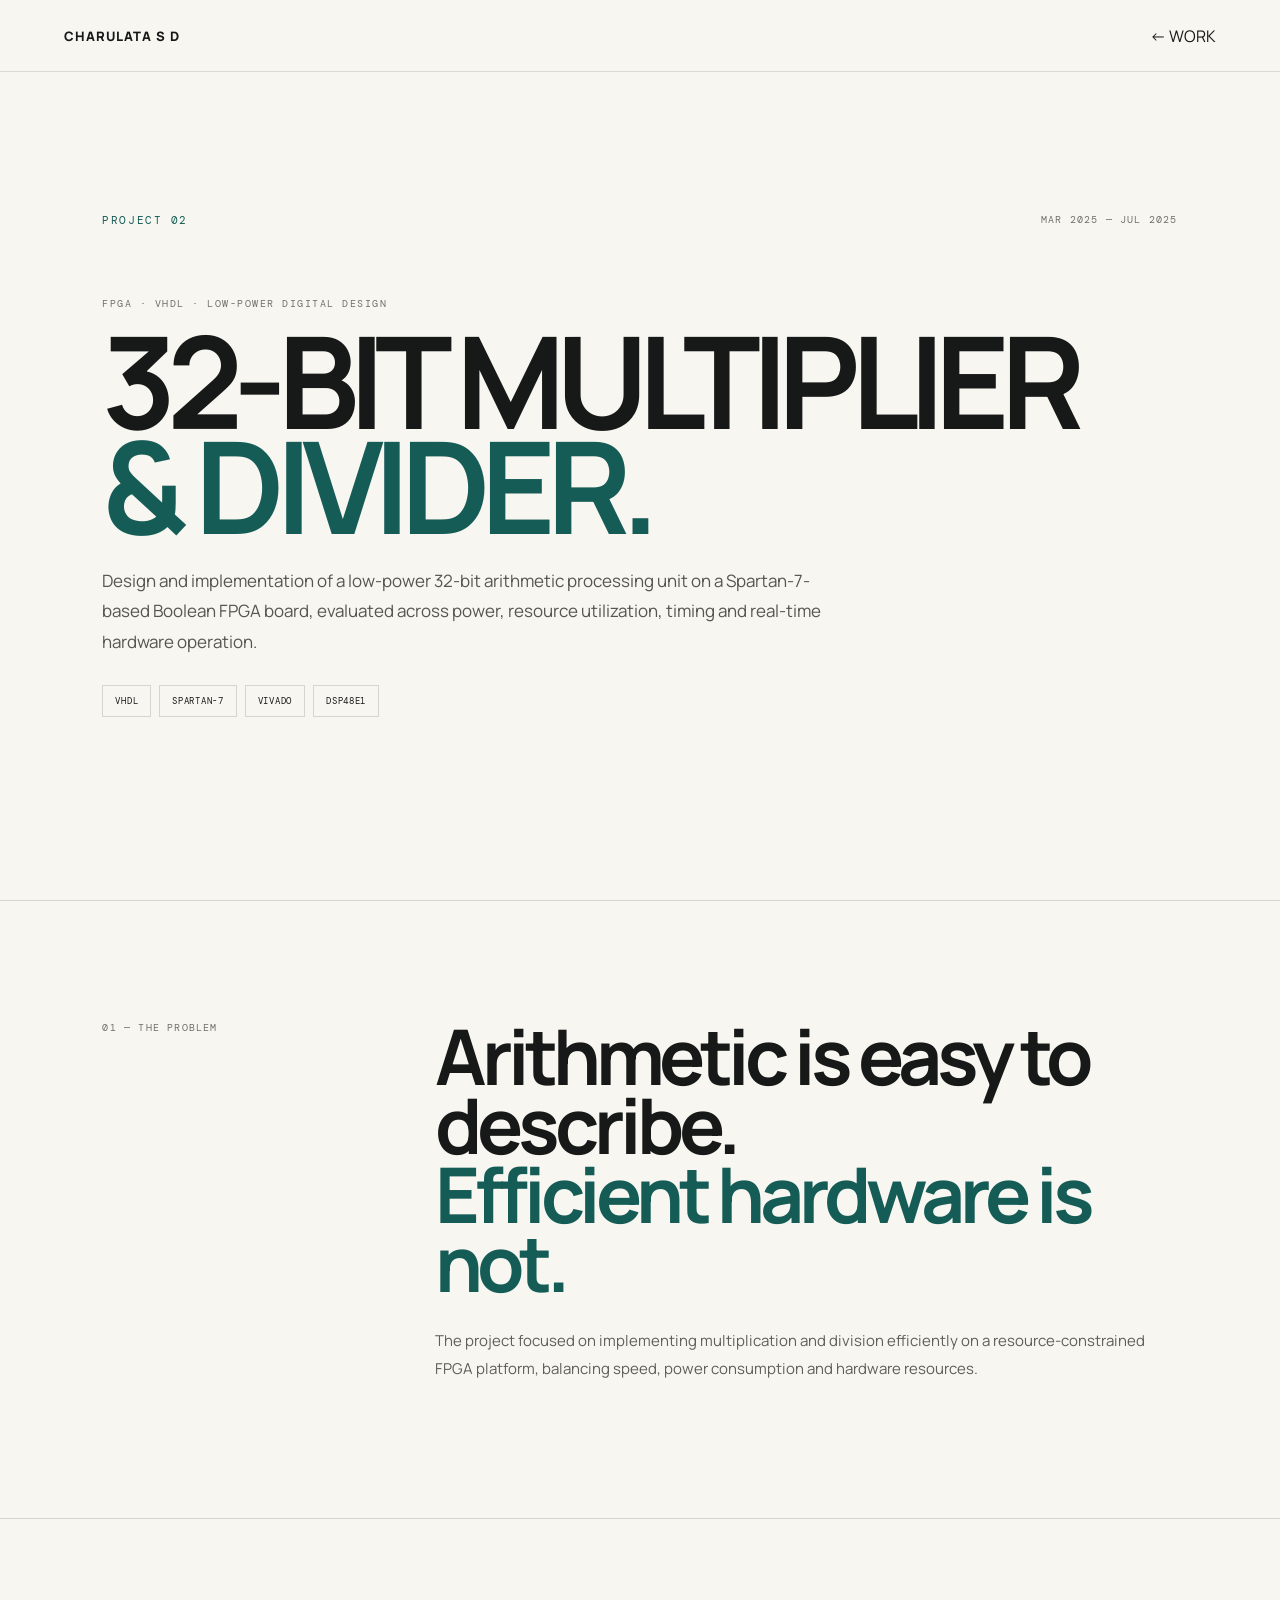
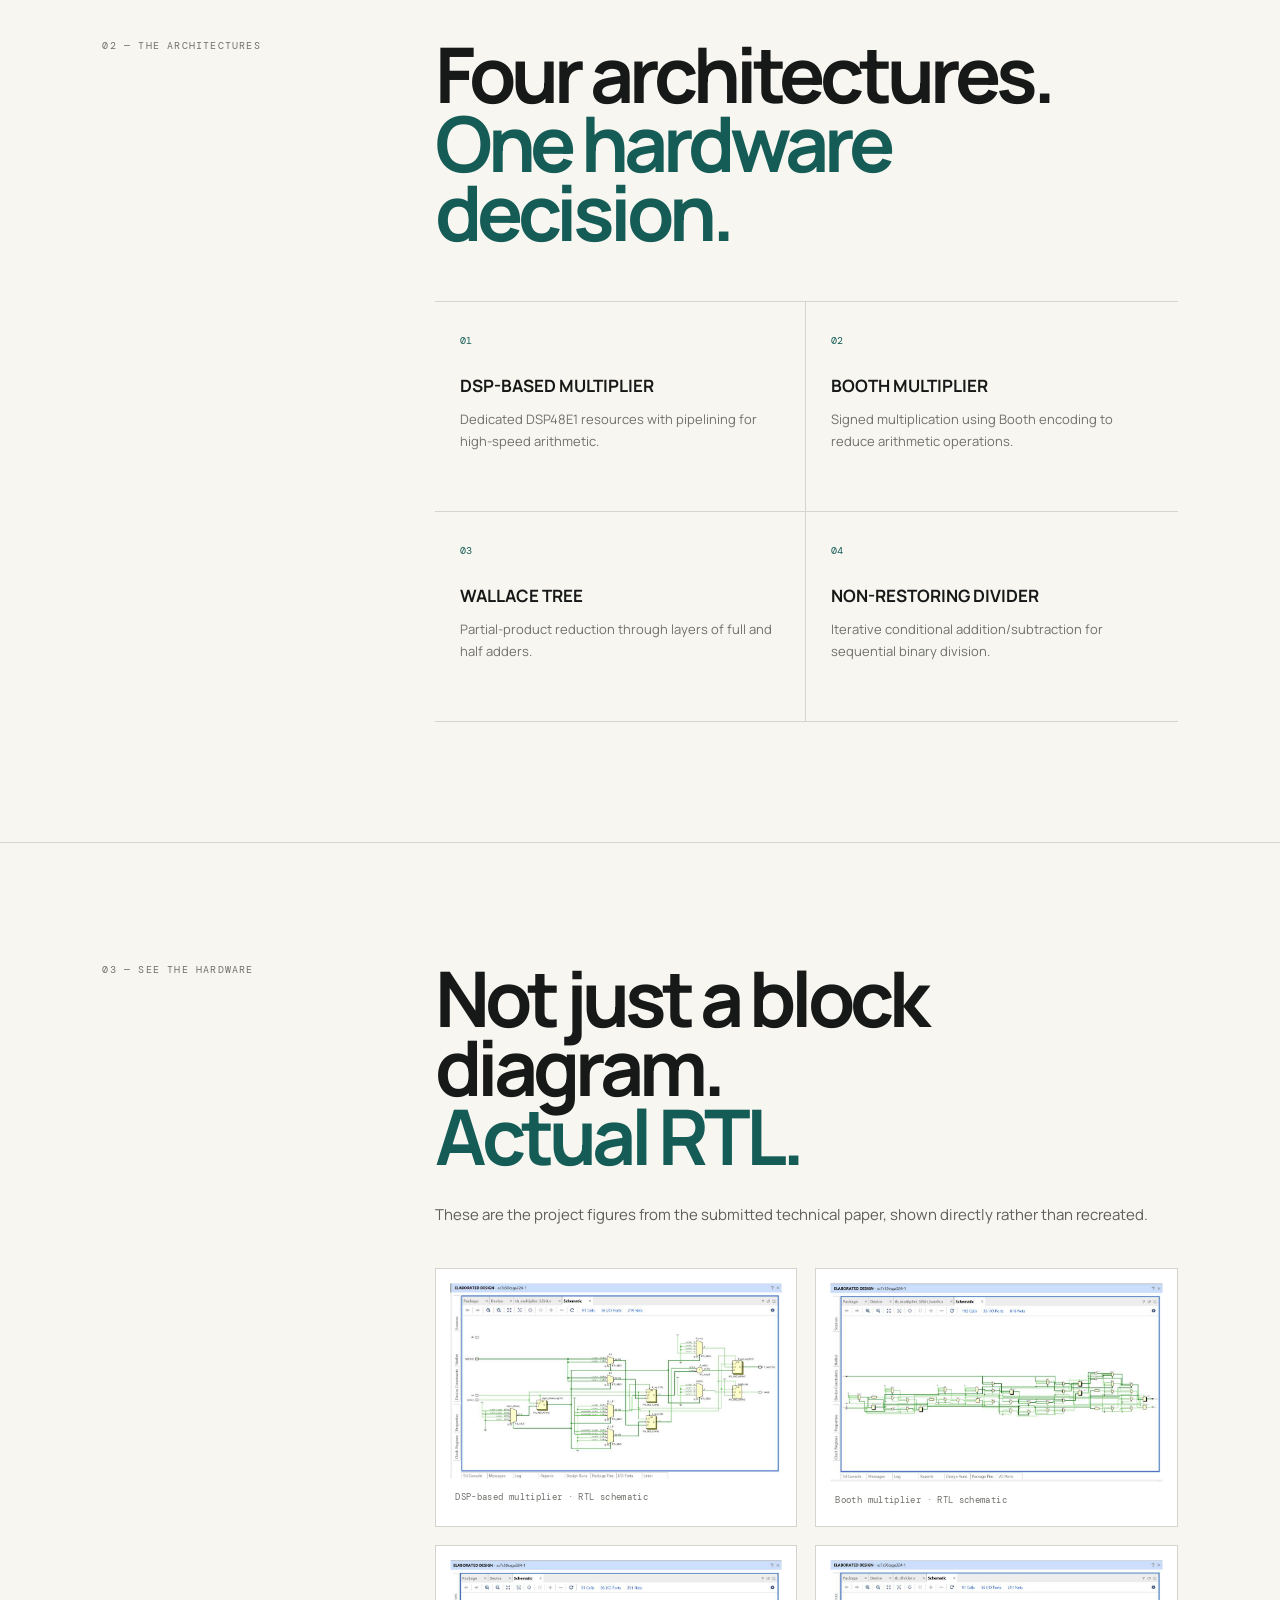
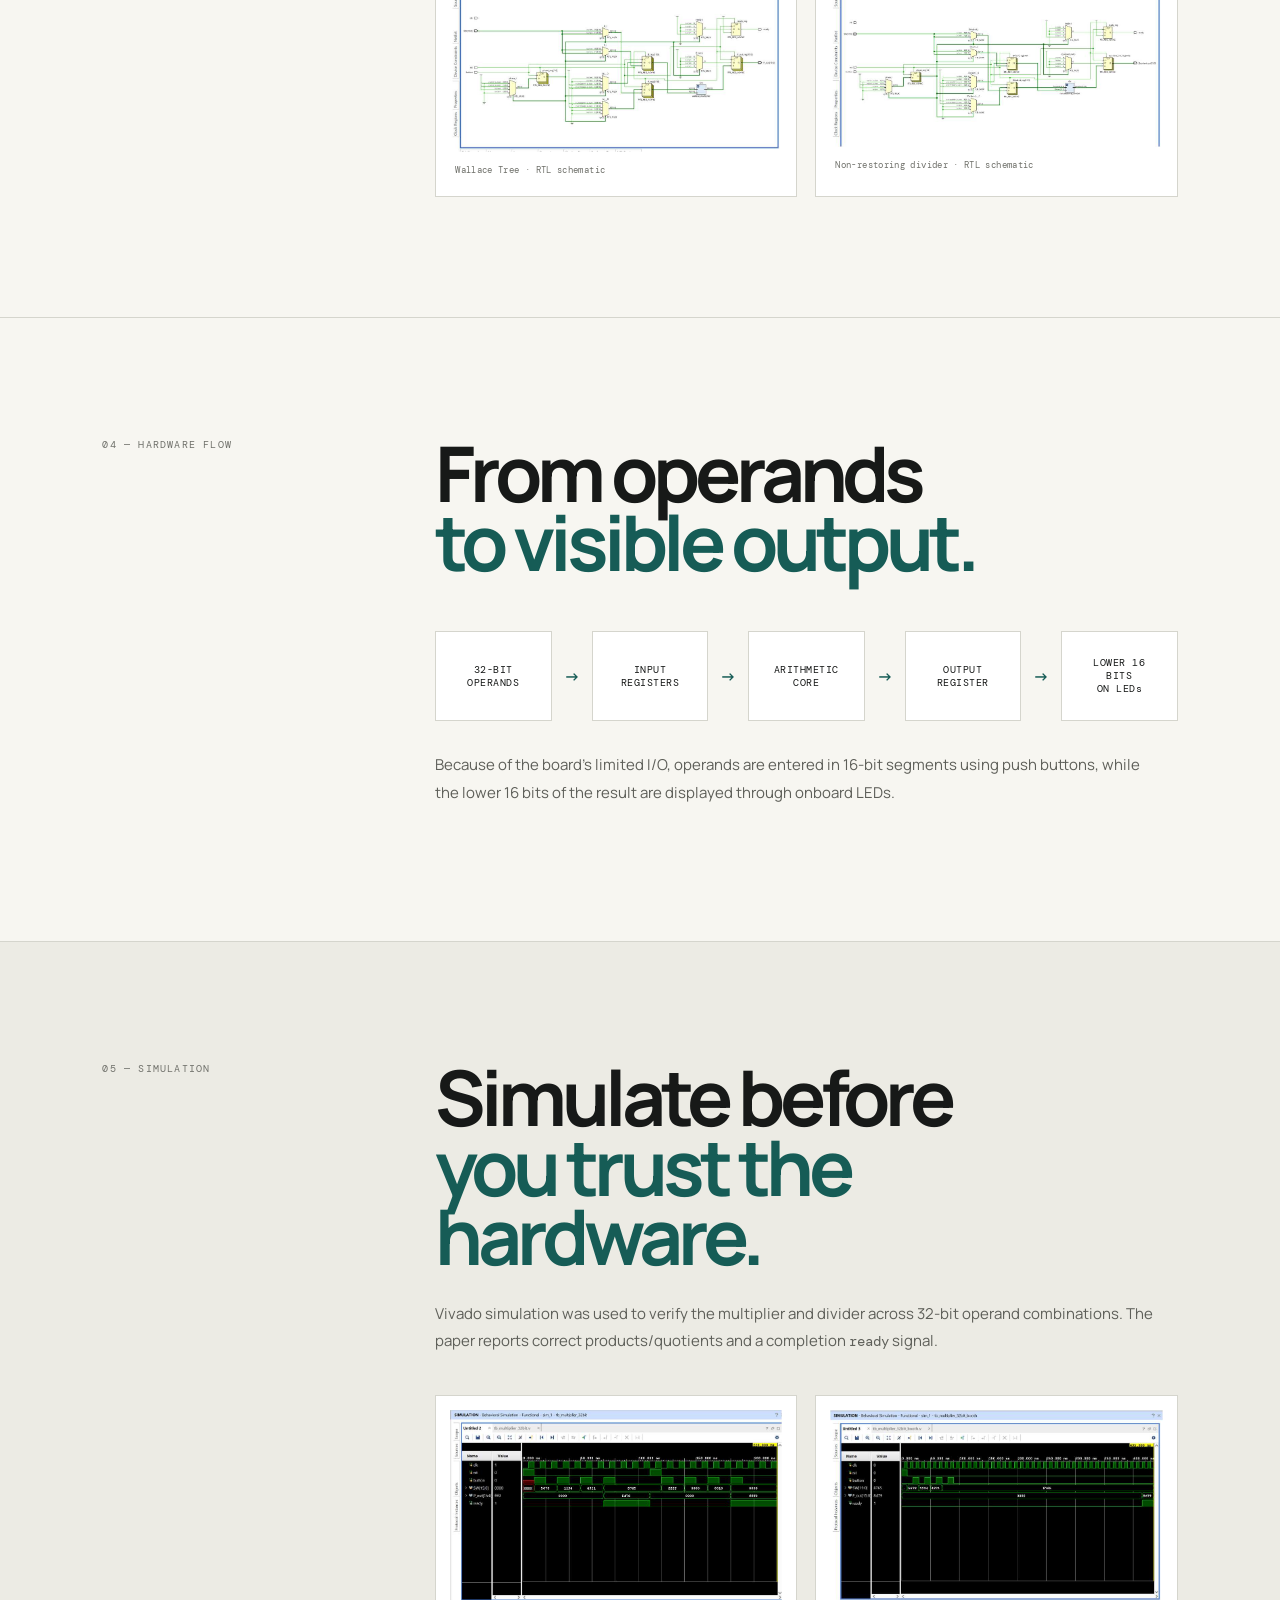
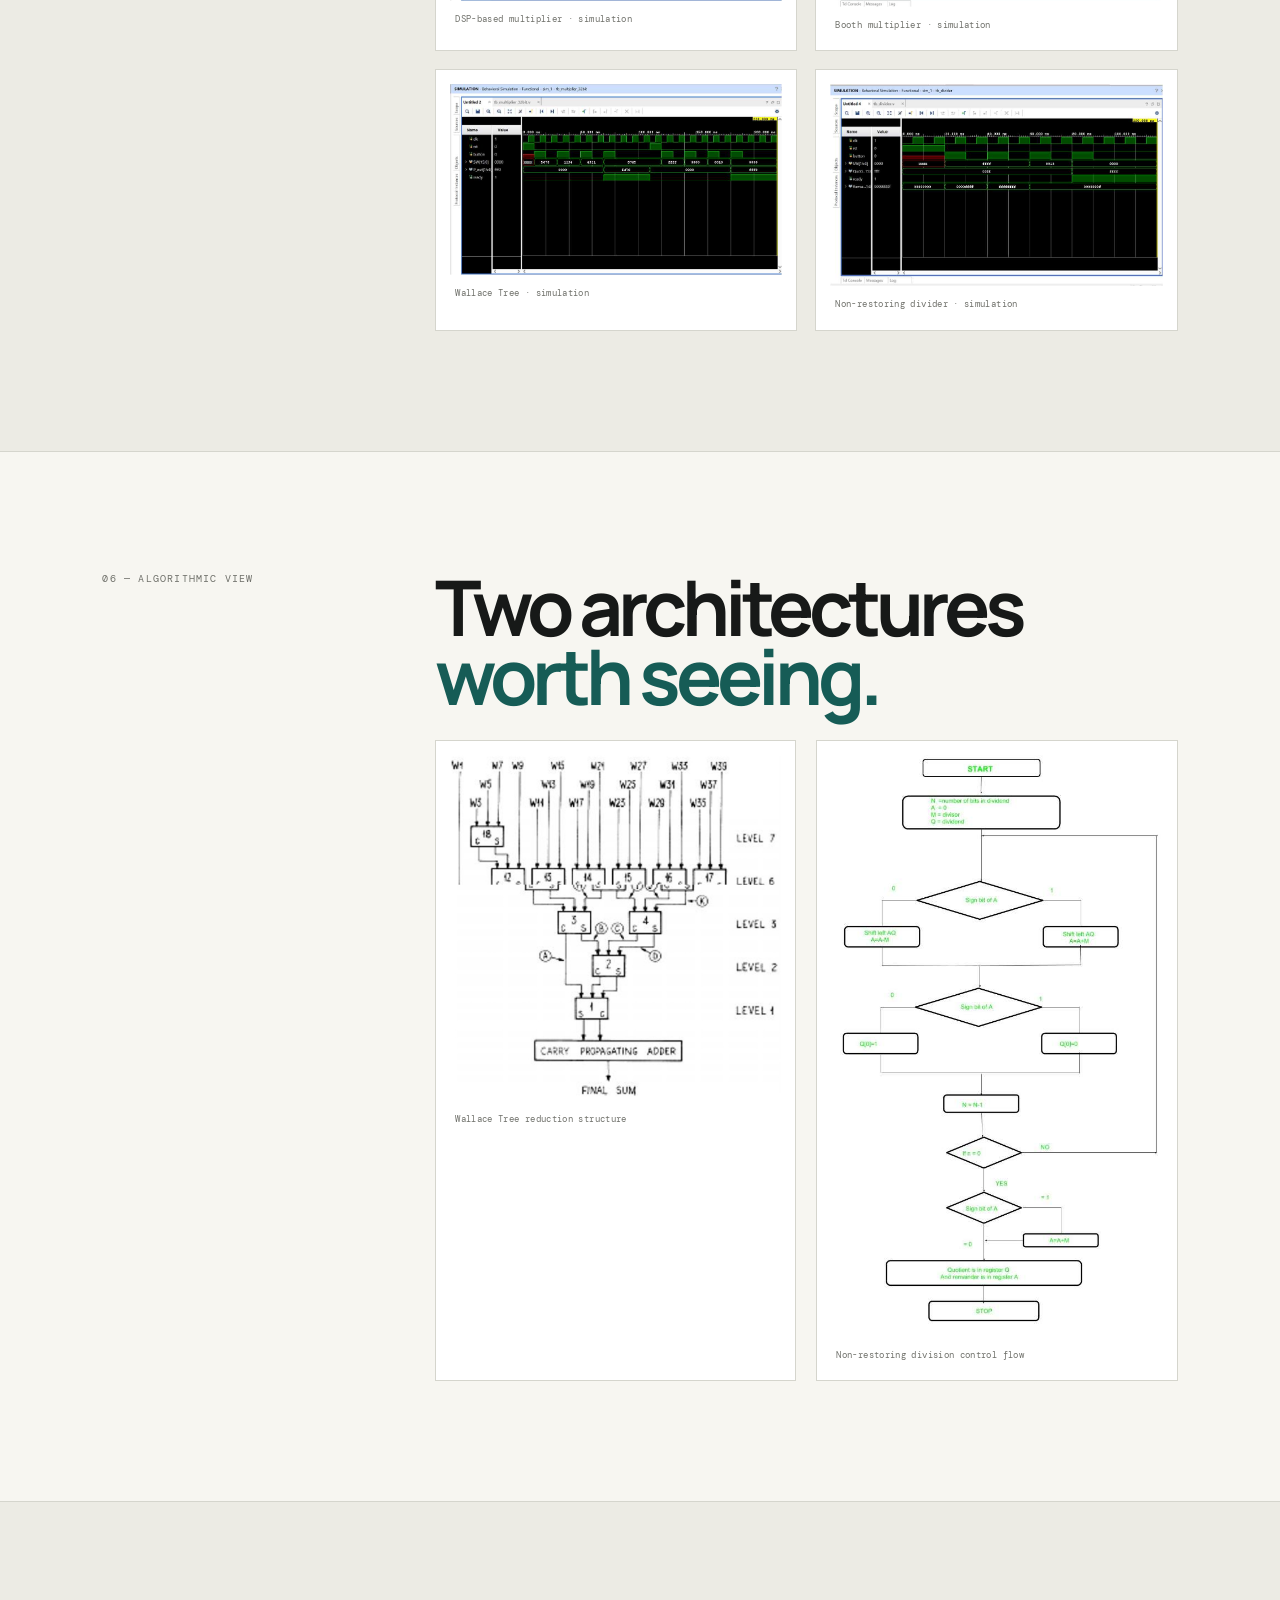
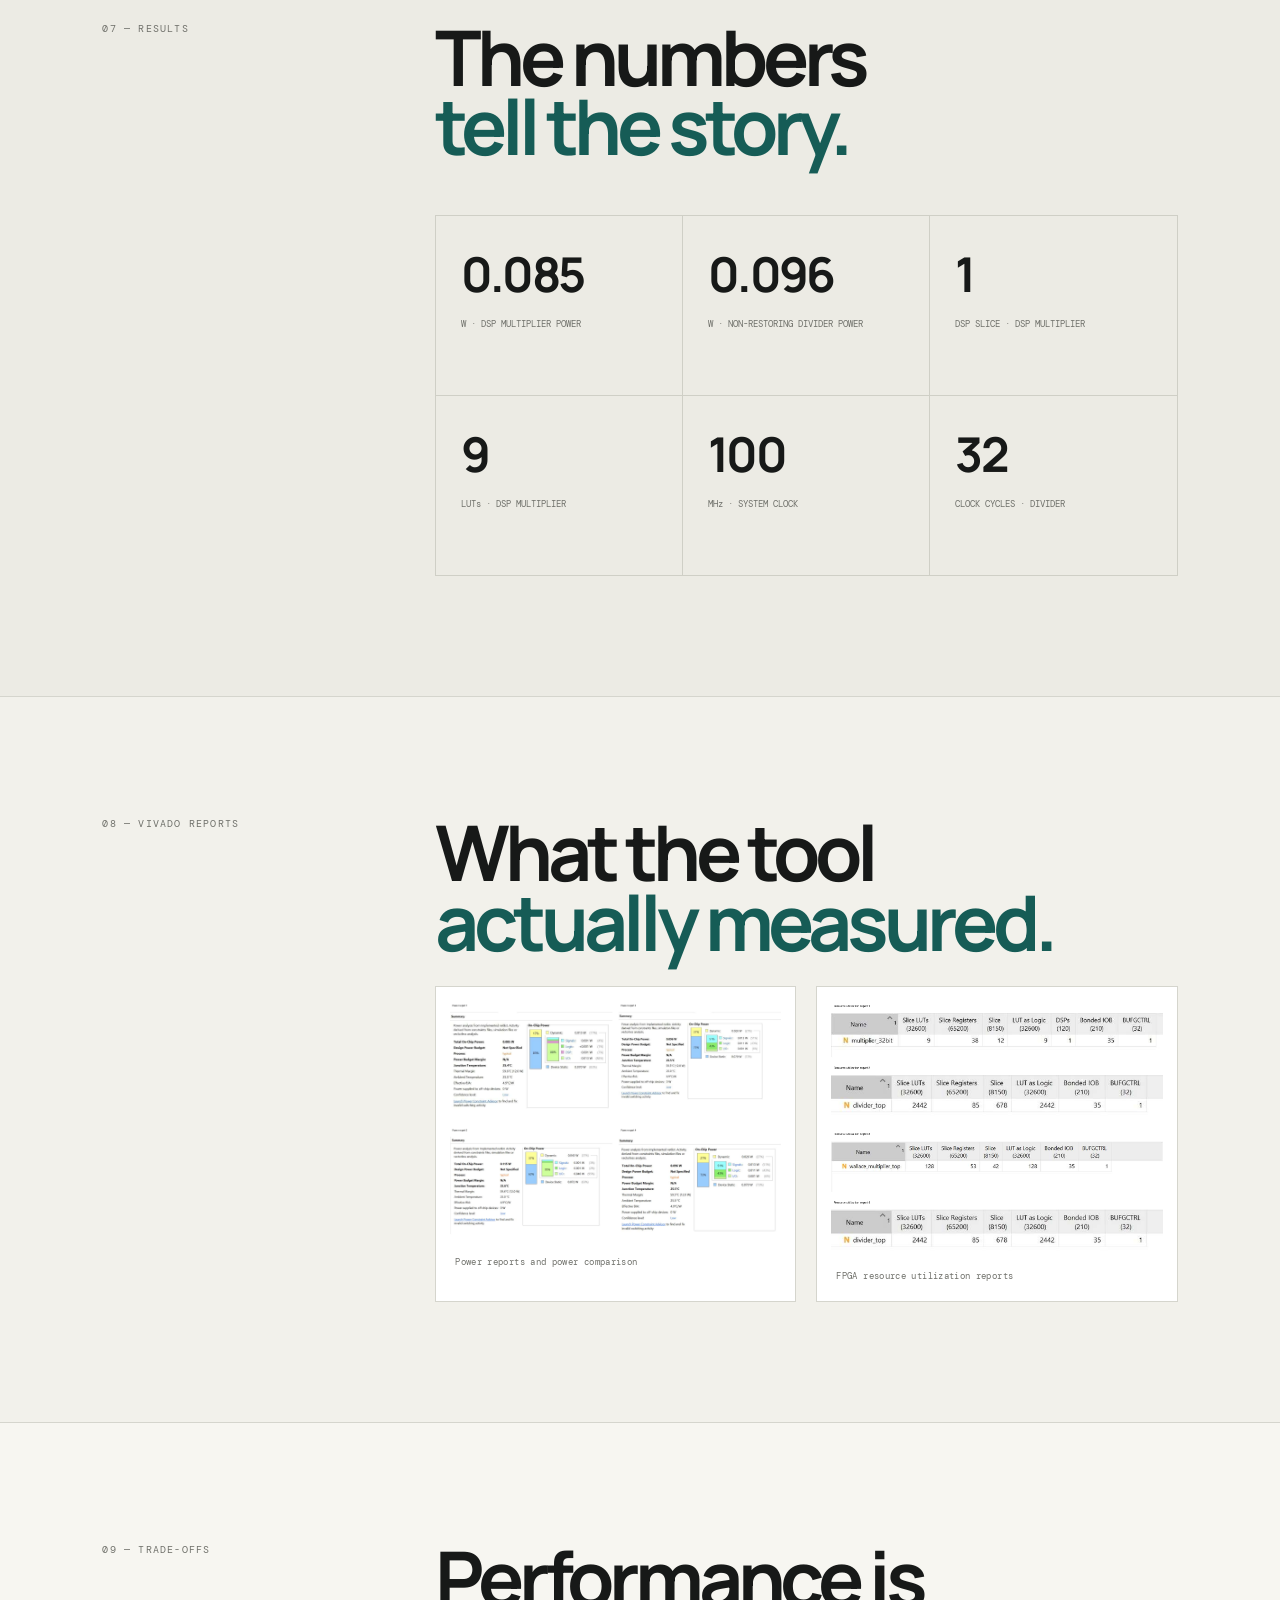
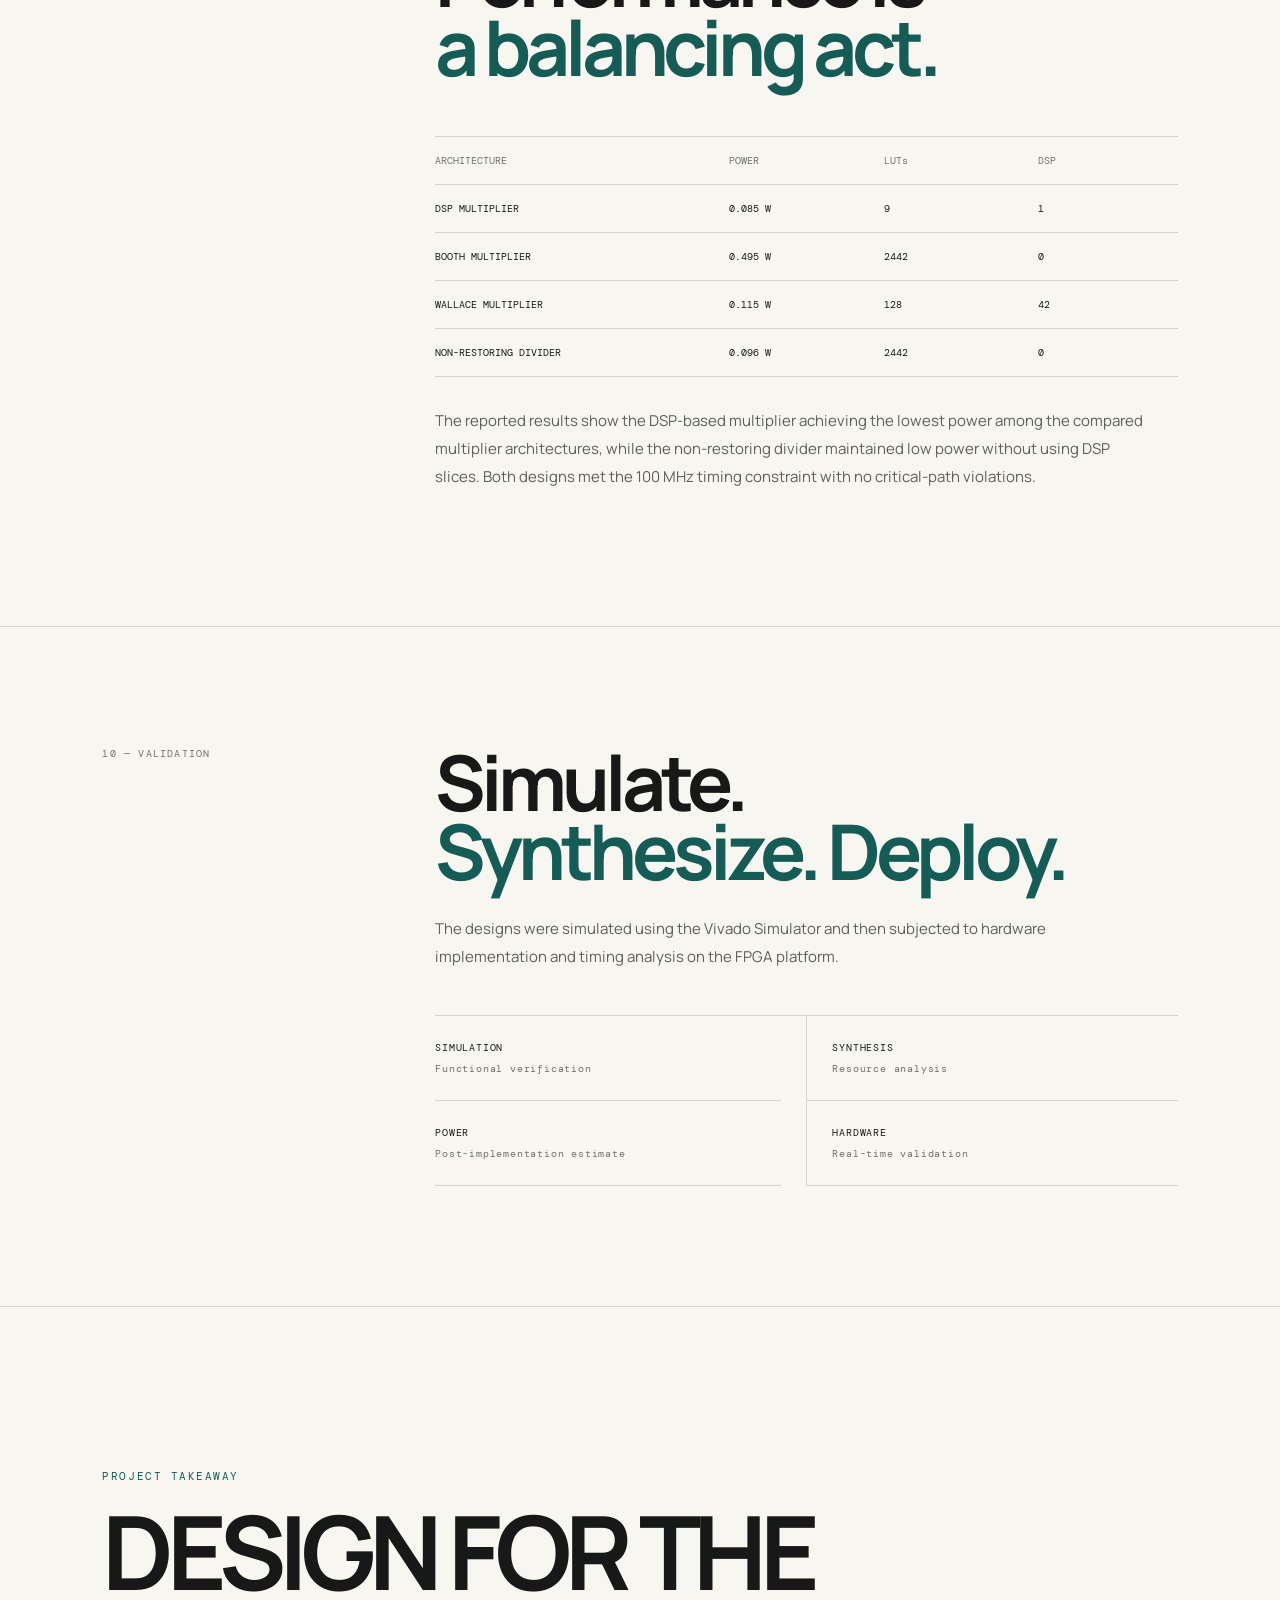
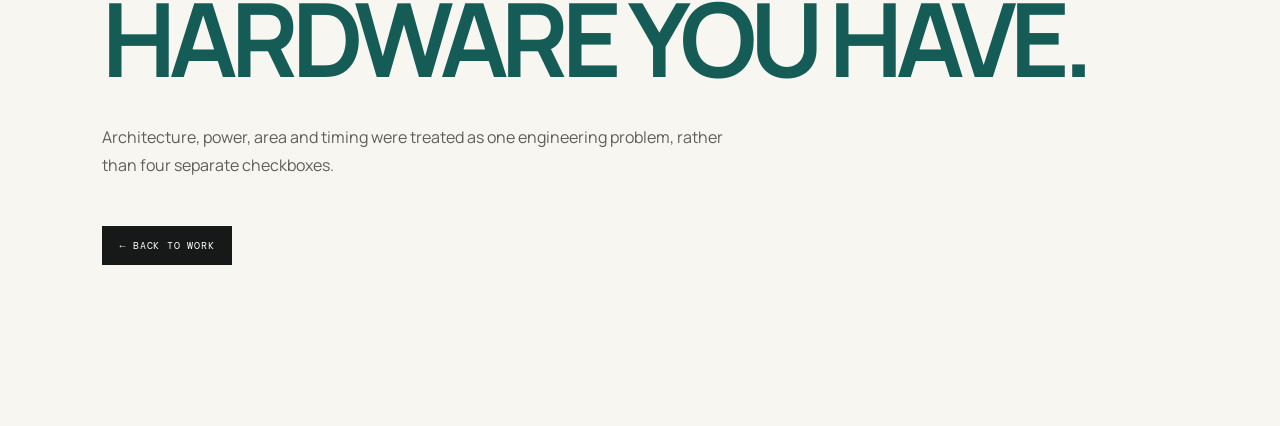
==== commit c0e461a8: "Update project title from 'PROJECT 01' to 'PROJECT 02'" ====
--- a/project-fpga.html
+++ b/project-fpga.html
@@ -17,7 +17,7 @@
   <main>
     <section class="project-hero">
       <div class="section-top">
-        <p class="eyebrow">PROJECT 01</p>
+        <p class="eyebrow">PROJECT 02</p>
         <p class="section-index">MAR 2025 — JUL 2025</p>
       </div>
       <p class="project-kicker">FPGA · VHDL · LOW-POWER DIGITAL DESIGN</p>
